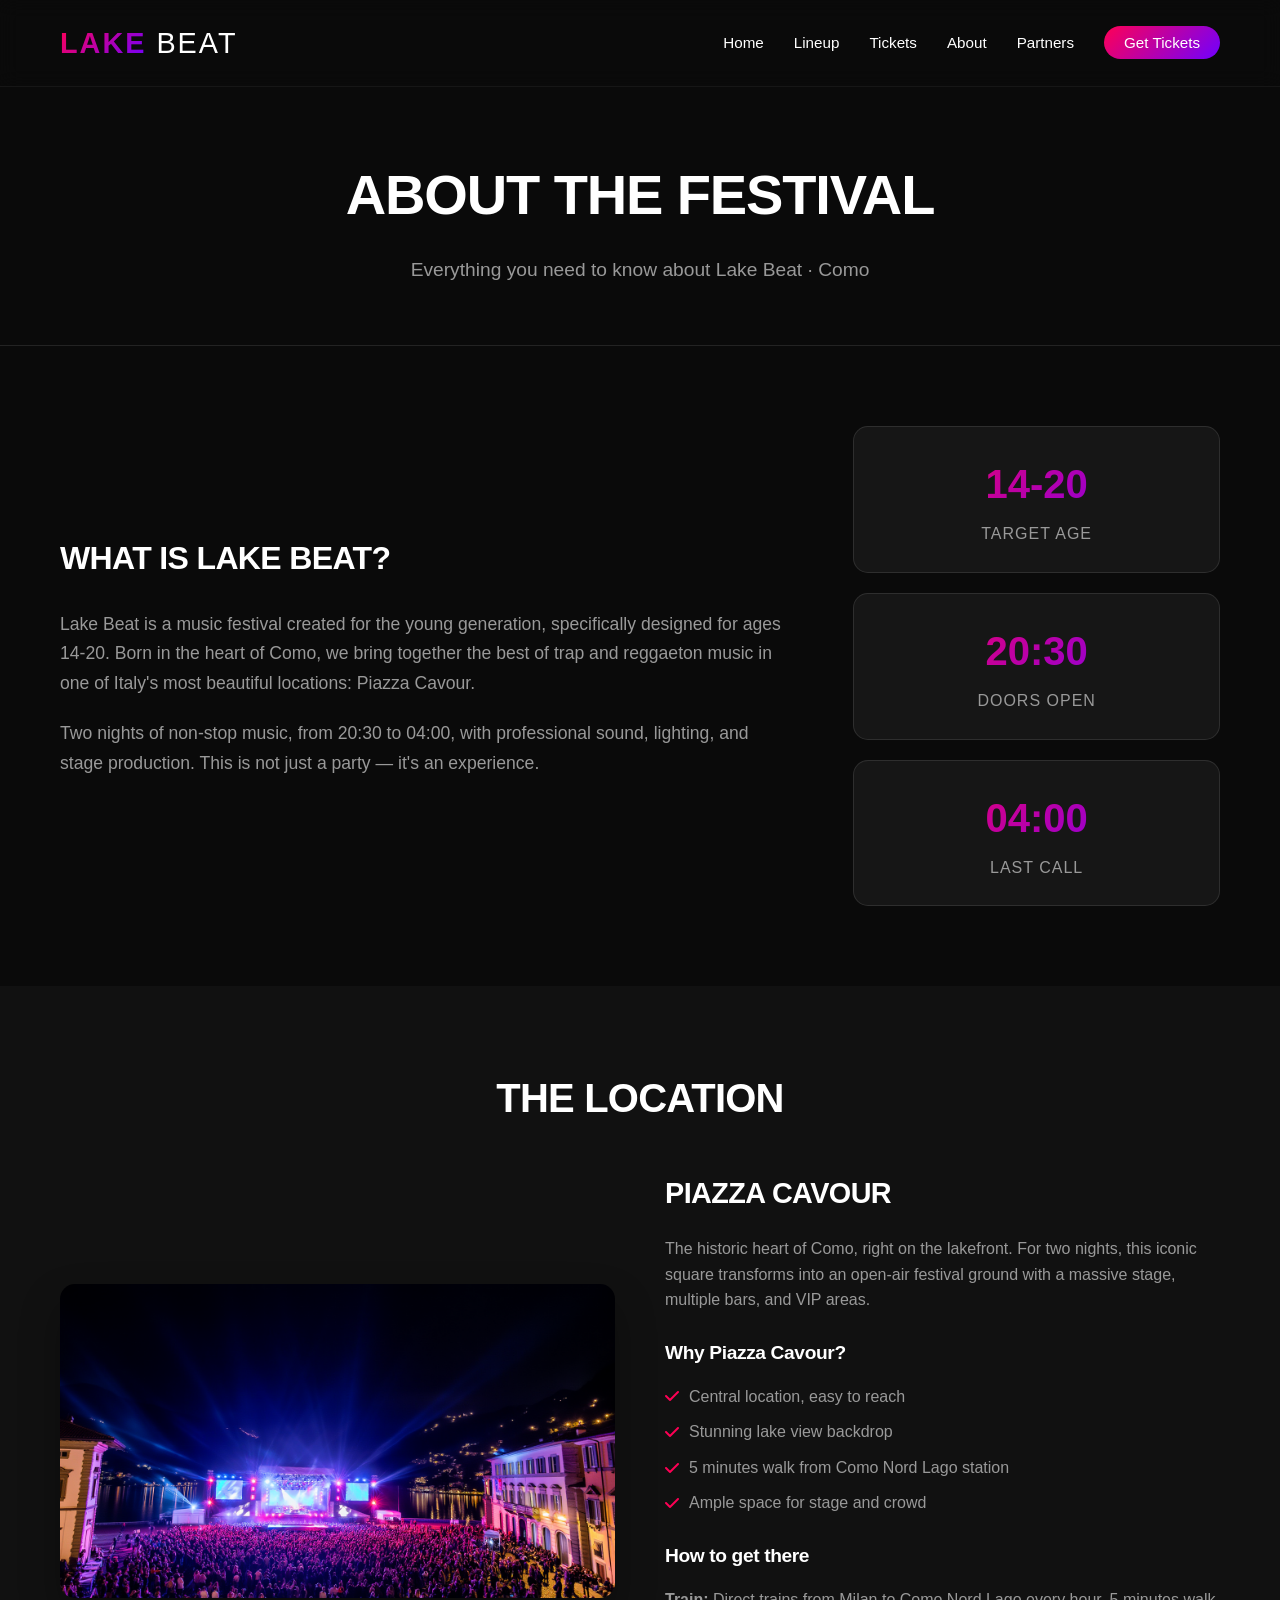
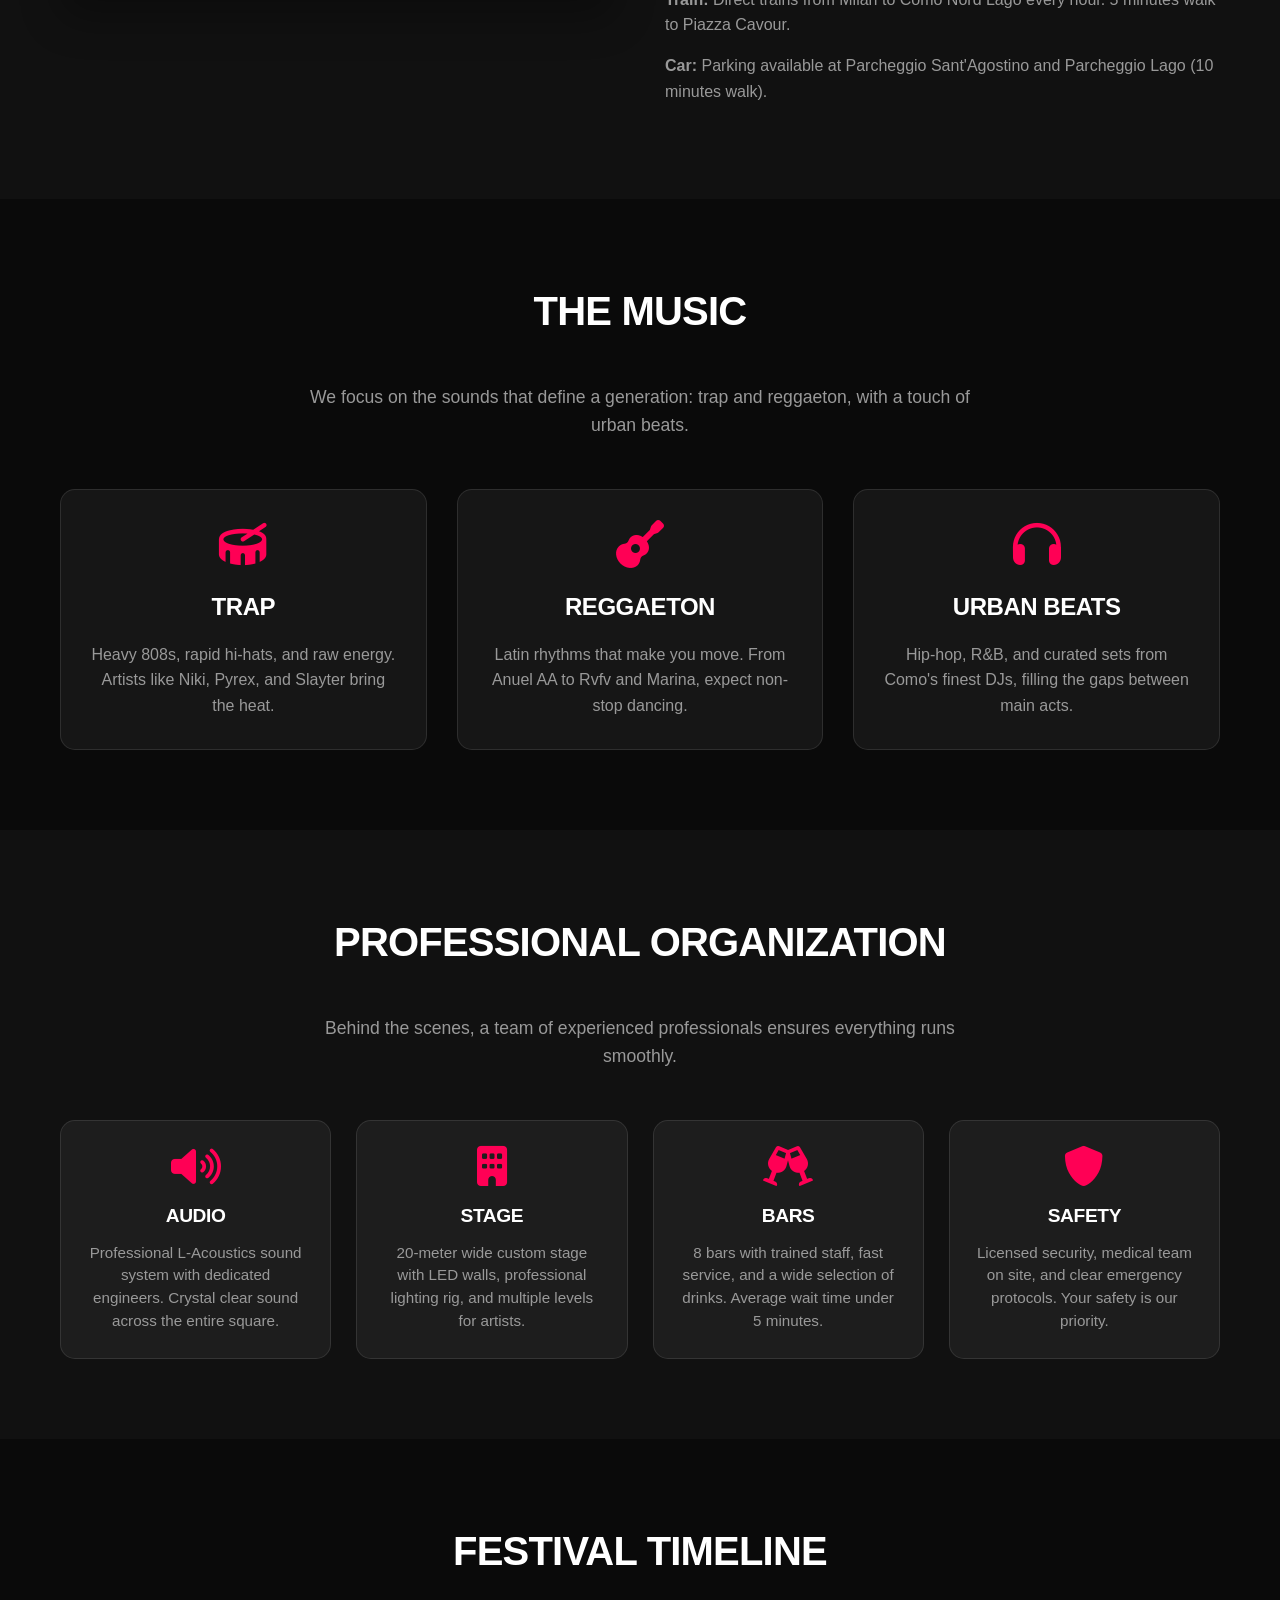
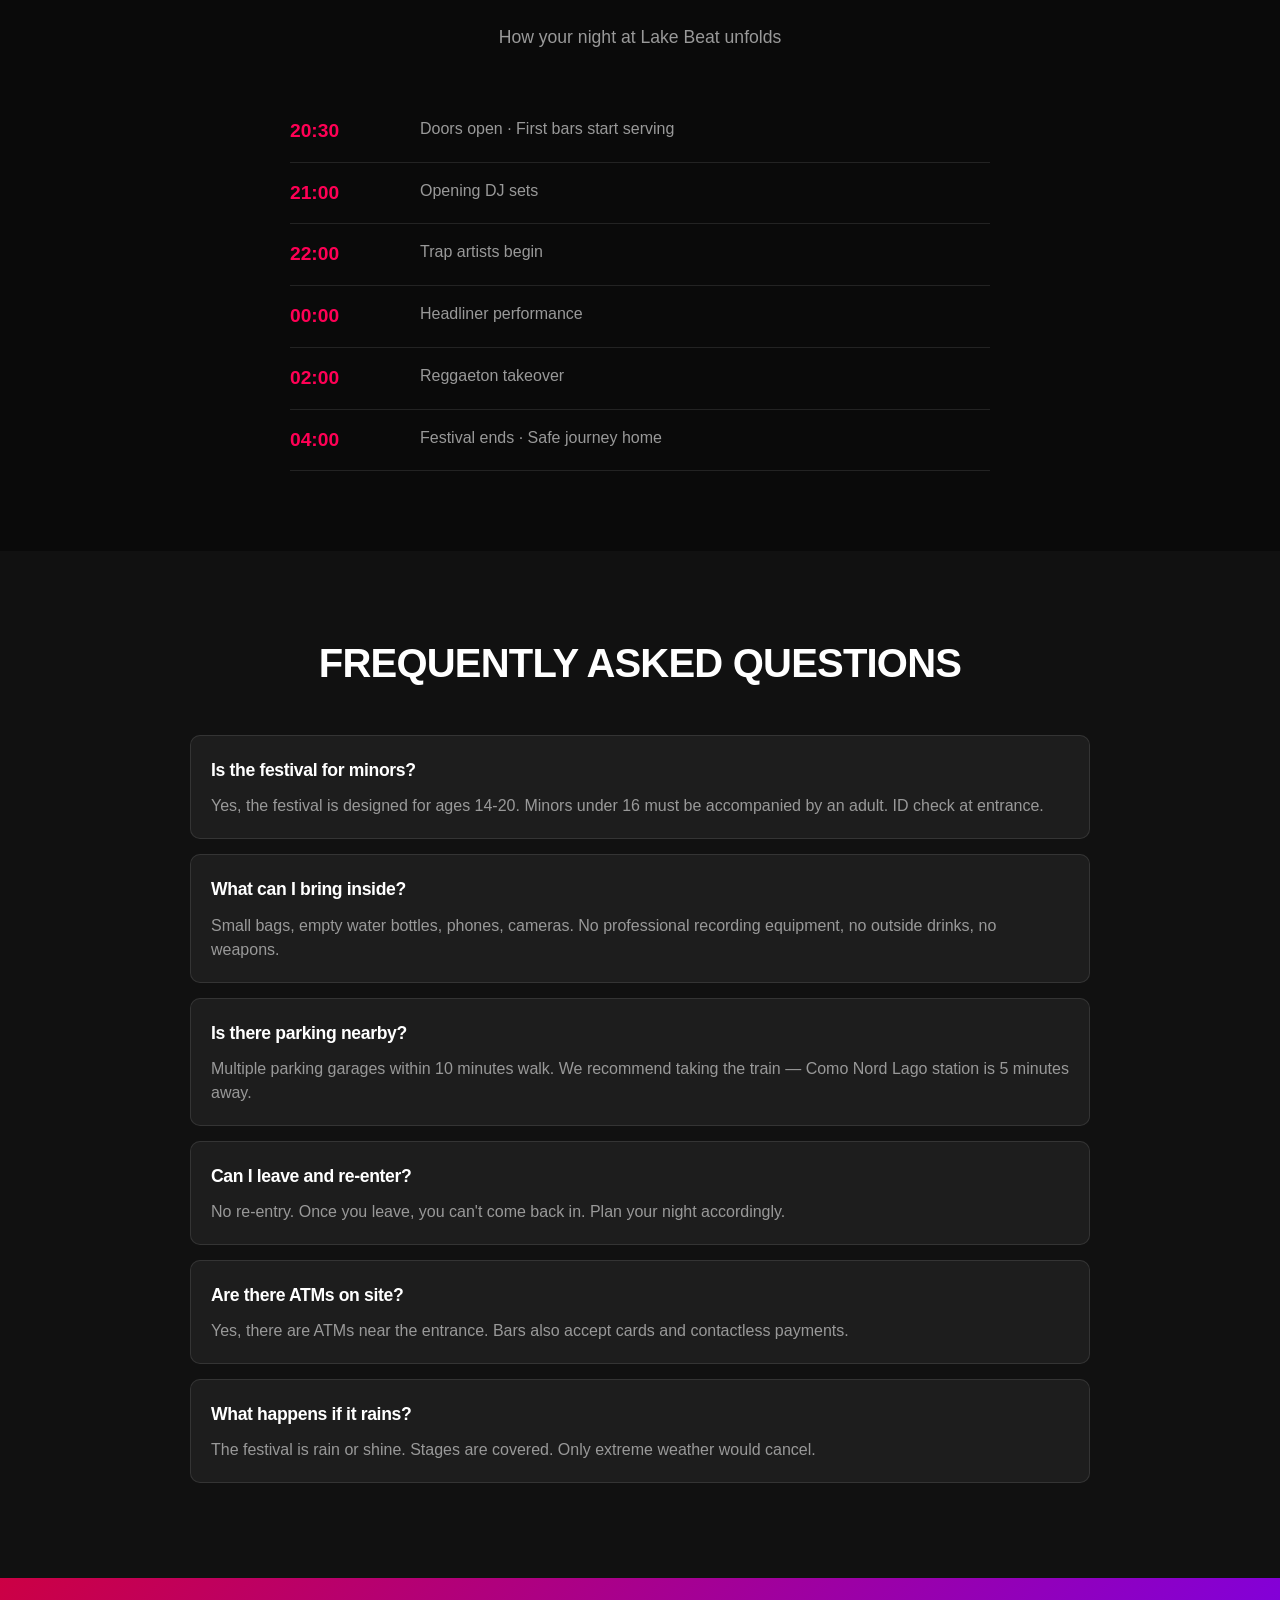
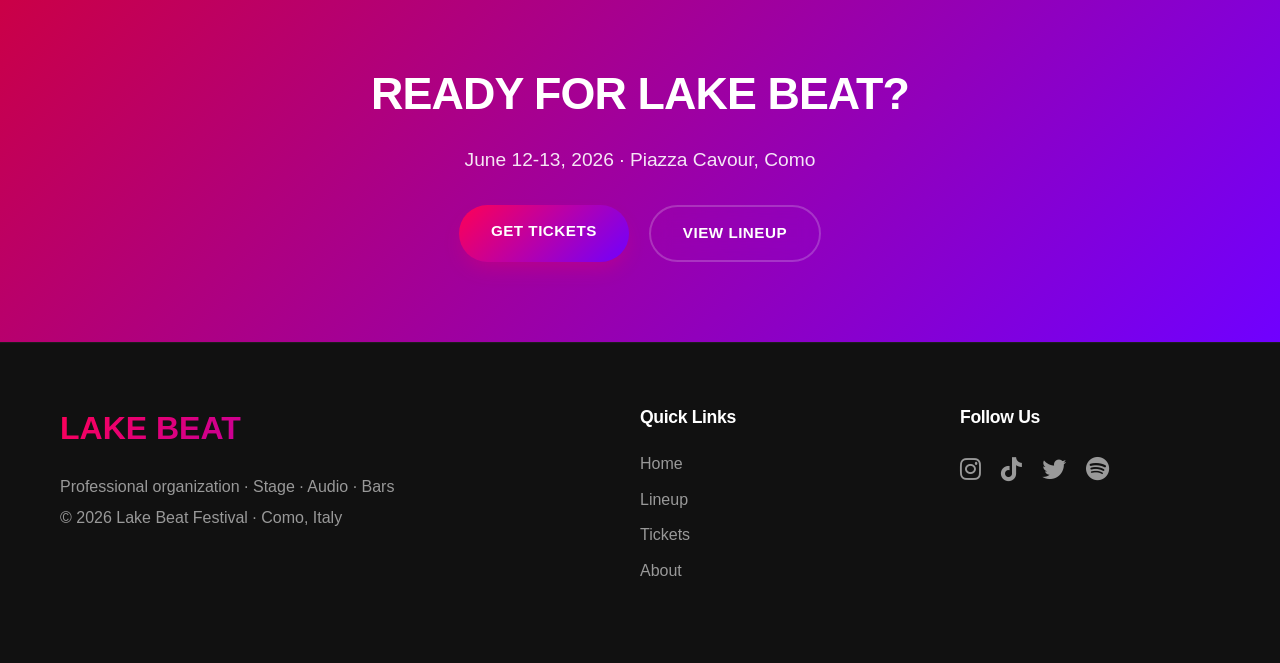
==== about.html @ 3d298aaa "1" ====
<!DOCTYPE html>
<html lang="en">
<head>
    <meta charset="UTF-8">
    <meta name="viewport" content="width=device-width, initial-scale=1.0">
    <title>Lake Beat · About the Festival</title>
    <link rel="stylesheet" href="css/style.css">
    <!-- Font Awesome per icone -->
    <link rel="stylesheet" href="https://cdnjs.cloudflare.com/ajax/libs/font-awesome/6.0.0/css/all.min.css">
</head>
<body>

    <!-- NAVBAR -->
    <nav class="navbar">
        <div class="nav-container">
            <div class="logo">
                <span class="logo-bold">LAKE</span> BEAT
            </div>
            <div class="menu-toggle" id="menuToggle">
                <i class="fas fa-bars"></i>
            </div>
            <ul class="nav-links" id="navLinks">
                <li><a href="index.html">Home</a></li>
                <li><a href="index.html#lineup">Lineup</a></li>
                <li><a href="index.html#tickets">Tickets</a></li>
                <li><a href="about.html" class="active">About</a></li>
                <li><a href="index.html#sponsors">Partners</a></li>
                <li><a href="index.html#tickets" class="nav-cta">Get Tickets</a></li>
            </ul>
        </div>
    </nav>

    <!-- PAGE HEADER - SEMPLICE -->
    <section class="about-header">
        <div class="container">
            <h1>ABOUT THE FESTIVAL</h1>
            <p>Everything you need to know about Lake Beat · Como</p>
        </div>
    </section>

    <!-- INTRO SECTION -->
    <section class="about-section">
        <div class="container">
            <div class="about-grid">
                <div class="about-text">
                    <h2>WHAT IS LAKE BEAT?</h2>
                    <p>Lake Beat is a music festival created for the young generation, specifically designed for ages 14-20. Born in the heart of Como, we bring together the best of trap and reggaeton music in one of Italy's most beautiful locations: Piazza Cavour.</p>
                    <p>Two nights of non-stop music, from 20:30 to 04:00, with professional sound, lighting, and stage production. This is not just a party — it's an experience.</p>
                </div>
                <div class="about-stats">
                    <div class="stat-box">
                        <span class="stat-number">14-20</span>
                        <span class="stat-label">Target age</span>
                    </div>
                    <div class="stat-box">
                        <span class="stat-number">20:30</span>
                        <span class="stat-label">Doors open</span>
                    </div>
                    <div class="stat-box">
                        <span class="stat-number">04:00</span>
                        <span class="stat-label">Last call</span>
                    </div>
                </div>
            </div>
        </div>
    </section>

    <!-- LOCATION SECTION -->
    <section class="about-section alt-bg">
        <div class="container">
            <h2 class="section-title-center">THE LOCATION</h2>
            <div class="location-showcase">
                <div class="location-image">
                    <img src="images/hero/hero-piazza.jpg" alt="Piazza Cavour, Como">
                </div>
                <div class="location-info">
                    <h3>PIAZZA CAVOUR</h3>
                    <p>The historic heart of Como, right on the lakefront. For two nights, this iconic square transforms into an open-air festival ground with a massive stage, multiple bars, and VIP areas.</p>
                    
                    <h4>Why Piazza Cavour?</h4>
                    <ul>
                        <li><i class="fas fa-check"></i> Central location, easy to reach</li>
                        <li><i class="fas fa-check"></i> Stunning lake view backdrop</li>
                        <li><i class="fas fa-check"></i> 5 minutes walk from Como Nord Lago station</li>
                        <li><i class="fas fa-check"></i> Ample space for stage and crowd</li>
                    </ul>
                    
                    <h4>How to get there</h4>
                    <p><strong>Train:</strong> Direct trains from Milan to Como Nord Lago every hour. 5 minutes walk to Piazza Cavour.</p>
                    <p><strong>Car:</strong> Parking available at Parcheggio Sant'Agostino and Parcheggio Lago (10 minutes walk).</p>
                </div>
            </div>
        </div>
    </section>

    <!-- MUSIC SECTION -->
    <section class="about-section">
        <div class="container">
            <h2 class="section-title-center">THE MUSIC</h2>
            <p class="section-intro">We focus on the sounds that define a generation: trap and reggaeton, with a touch of urban beats.</p>
            
            <div class="music-grid-simple">
                <div class="music-card-simple">
                    <i class="fas fa-drum"></i>
                    <h3>TRAP</h3>
                    <p>Heavy 808s, rapid hi-hats, and raw energy. Artists like Niki, Pyrex, and Slayter bring the heat.</p>
                </div>
                
                <div class="music-card-simple">
                    <i class="fas fa-guitar"></i>
                    <h3>REGGAETON</h3>
                    <p>Latin rhythms that make you move. From Anuel AA to Rvfv and Marina, expect non-stop dancing.</p>
                </div>
                
                <div class="music-card-simple">
                    <i class="fas fa-headphones"></i>
                    <h3>URBAN BEATS</h3>
                    <p>Hip-hop, R&B, and curated sets from Como's finest DJs, filling the gaps between main acts.</p>
                </div>
            </div>
        </div>
    </section>

    <!-- ORGANIZATION SECTION -->
    <section class="about-section alt-bg">
        <div class="container">
            <h2 class="section-title-center">PROFESSIONAL ORGANIZATION</h2>
            <p class="section-intro">Behind the scenes, a team of experienced professionals ensures everything runs smoothly.</p>
            
            <div class="org-grid-simple">
                <div class="org-item-simple">
                    <div class="org-icon">
                        <i class="fas fa-volume-up"></i>
                    </div>
                    <h4>AUDIO</h4>
                    <p>Professional L-Acoustics sound system with dedicated engineers. Crystal clear sound across the entire square.</p>
                </div>
                
                <div class="org-item-simple">
                    <div class="org-icon">
                        <i class="fas fa-building"></i>
                    </div>
                    <h4>STAGE</h4>
                    <p>20-meter wide custom stage with LED walls, professional lighting rig, and multiple levels for artists.</p>
                </div>
                
                <div class="org-item-simple">
                    <div class="org-icon">
                        <i class="fas fa-glass-cheers"></i>
                    </div>
                    <h4>BARS</h4>
                    <p>8 bars with trained staff, fast service, and a wide selection of drinks. Average wait time under 5 minutes.</p>
                </div>
                
                <div class="org-item-simple">
                    <div class="org-icon">
                        <i class="fas fa-shield-alt"></i>
                    </div>
                    <h4>SAFETY</h4>
                    <p>Licensed security, medical team on site, and clear emergency protocols. Your safety is our priority.</p>
                </div>
            </div>
        </div>
    </section>

    <!-- TIMELINE SECTION -->
    <section class="about-section">
        <div class="container">
            <h2 class="section-title-center">FESTIVAL TIMELINE</h2>
            <p class="section-intro">How your night at Lake Beat unfolds</p>
            
            <div class="timeline-simple">
                <div class="timeline-row">
                    <div class="timeline-time">20:30</div>
                    <div class="timeline-desc">Doors open · First bars start serving</div>
                </div>
                <div class="timeline-row">
                    <div class="timeline-time">21:00</div>
                    <div class="timeline-desc">Opening DJ sets</div>
                </div>
                <div class="timeline-row">
                    <div class="timeline-time">22:00</div>
                    <div class="timeline-desc">Trap artists begin</div>
                </div>
                <div class="timeline-row">
                    <div class="timeline-time">00:00</div>
                    <div class="timeline-desc">Headliner performance</div>
                </div>
                <div class="timeline-row">
                    <div class="timeline-time">02:00</div>
                    <div class="timeline-desc">Reggaeton takeover</div>
                </div>
                <div class="timeline-row">
                    <div class="timeline-time">04:00</div>
                    <div class="timeline-desc">Festival ends · Safe journey home</div>
                </div>
            </div>
        </div>
    </section>

    <!-- FAQ SECTION -->
    <section class="about-section alt-bg">
        <div class="container">
            <h2 class="section-title-center">FREQUENTLY ASKED QUESTIONS</h2>
            
            <div class="faq-simple">
                <div class="faq-item-simple">
                    <h4>Is the festival for minors?</h4>
                    <p>Yes, the festival is designed for ages 14-20. Minors under 16 must be accompanied by an adult. ID check at entrance.</p>
                </div>
                
                <div class="faq-item-simple">
                    <h4>What can I bring inside?</h4>
                    <p>Small bags, empty water bottles, phones, cameras. No professional recording equipment, no outside drinks, no weapons.</p>
                </div>
                
                <div class="faq-item-simple">
                    <h4>Is there parking nearby?</h4>
                    <p>Multiple parking garages within 10 minutes walk. We recommend taking the train — Como Nord Lago station is 5 minutes away.</p>
                </div>
                
                <div class="faq-item-simple">
                    <h4>Can I leave and re-enter?</h4>
                    <p>No re-entry. Once you leave, you can't come back in. Plan your night accordingly.</p>
                </div>
                
                <div class="faq-item-simple">
                    <h4>Are there ATMs on site?</h4>
                    <p>Yes, there are ATMs near the entrance. Bars also accept cards and contactless payments.</p>
                </div>
                
                <div class="faq-item-simple">
                    <h4>What happens if it rains?</h4>
                    <p>The festival is rain or shine. Stages are covered. Only extreme weather would cancel.</p>
                </div>
            </div>
        </div>
    </section>

    <!-- FINAL CTA -->
    <section class="about-cta-simple">
        <div class="container">
            <h2>READY FOR LAKE BEAT?</h2>
            <p>June 12-13, 2026 · Piazza Cavour, Como</p>
            <div class="cta-buttons">
                <a href="index.html#tickets" class="btn btn-primary">GET TICKETS</a>
                <a href="index.html#lineup" class="btn btn-outline">VIEW LINEUP</a>
            </div>
        </div>
    </section>

    <!-- FOOTER -->
    <footer class="footer">
        <div class="container">
            <div class="footer-grid">
                <div class="footer-info">
                    <div class="footer-logo">LAKE BEAT</div>
                    <p>Professional organization · Stage · Audio · Bars</p>
                    <p>© 2026 Lake Beat Festival · Como, Italy</p>
                </div>
                <div class="footer-links">
                    <h4>Quick Links</h4>
                    <ul>
                        <li><a href="index.html">Home</a></li>
                        <li><a href="index.html#lineup">Lineup</a></li>
                        <li><a href="index.html#tickets">Tickets</a></li>
                        <li><a href="about.html">About</a></li>
                    </ul>
                </div>
                <div class="footer-social">
                    <h4>Follow Us</h4>
                    <div class="social-icons">
                        <a href="#"><i class="fab fa-instagram"></i></a>
                        <a href="#"><i class="fab fa-tiktok"></i></a>
                        <a href="#"><i class="fab fa-twitter"></i></a>
                        <a href="#"><i class="fab fa-spotify"></i></a>
                    </div>
                </div>
            </div>
        </div>
    </footer>

    <script src="js/script.js"></script>
</body>
</html>
---- css/style.css ----
/* VARIABILI E RESET */
:root {
    --primary: #ff0055;
    --primary-dark: #cc0044;
    --secondary: #7000ff;
    --bg-dark: #0a0a0a;
    --bg-card: #111111;
    --bg-card-light: #1a1a1a;
    --text-light: #ffffff;
    --text-gray: #999999;
    --gradient: linear-gradient(135deg, var(--primary), var(--secondary));
    --gradient-hover: linear-gradient(135deg, var(--secondary), var(--primary));
    --glass-bg: rgba(255, 255, 255, 0.05);
    --glass-border: rgba(255, 255, 255, 0.1);
}

* {
    margin: 0;
    padding: 0;
    box-sizing: border-box;
}

html {
    scroll-behavior: smooth;
}

body {
    font-family: 'Inter', -apple-system, BlinkMacSystemFont, 'Segoe UI', Roboto, sans-serif;
    background: var(--bg-dark);
    color: var(--text-light);
    line-height: 1.6;
    overflow-x: hidden;
}

.container {
    max-width: 1200px;
    margin: 0 auto;
    padding: 0 20px;
}

/* TIPOGRAFIA MODERNA */
h1, h2, h3, h4 {
    font-weight: 800;
    letter-spacing: -0.02em;
}

.section-header {
    text-align: center;
    margin-bottom: 60px;
}

.section-subtitle {
    display: inline-block;
    font-size: 0.9rem;
    text-transform: uppercase;
    letter-spacing: 3px;
    color: var(--primary);
    margin-bottom: 10px;
}

.section-title {
    font-size: 3.5rem;
    line-height: 1.1;
    margin-bottom: 20px;
}

.section-title.light {
    color: var(--text-light);
}

.gradient-text {
    background: var(--gradient);
    -webkit-background-clip: text;
    -webkit-text-fill-color: transparent;
    background-clip: text;
}

/* BUTTONS MODERNI */
.btn {
    display: inline-block;
    padding: 14px 32px;
    border-radius: 50px;
    text-decoration: none;
    font-weight: 600;
    font-size: 0.95rem;
    letter-spacing: 0.5px;
    transition: all 0.3s ease;
    cursor: pointer;
    border: none;
}

.btn-primary {
    background: var(--gradient);
    color: white;
    box-shadow: 0 10px 20px -5px rgba(255, 0, 85, 0.3);
}

.btn-primary:hover {
    transform: translateY(-2px);
    box-shadow: 0 15px 30px -5px rgba(255, 0, 85, 0.5);
}

.btn-outline {
    background: transparent;
    color: white;
    border: 2px solid rgba(255, 255, 255, 0.2);
    backdrop-filter: blur(10px);
}

.btn-outline:hover {
    border-color: var(--primary);
    background: rgba(255, 0, 85, 0.1);
    transform: translateY(-2px);
}

.btn-outline-light {
    background: transparent;
    color: white;
    border: 2px solid rgba(255, 255, 255, 0.5);
}

.btn-outline-light:hover {
    background: white;
    color: black;
}

.btn-large {
    padding: 16px 48px;
    font-size: 1.1rem;
}

/* NAVBAR MODERNA */
.navbar {
    position: fixed;
    top: 0;
    width: 100%;
    z-index: 1000;
    padding: 20px 0;
    transition: all 0.3s ease;
    background: rgba(10, 10, 10, 0.8);
    backdrop-filter: blur(10px);
    border-bottom: 1px solid rgba(255, 255, 255, 0.05);
}

.navbar.scrolled {
    padding: 15px 0;
    background: rgba(10, 10, 10, 0.95);
}

.nav-container {
    max-width: 1200px;
    margin: 0 auto;
    padding: 0 20px;
    display: flex;
    justify-content: space-between;
    align-items: center;
}

.logo {
    font-size: 1.8rem;
    font-weight: 300;
    letter-spacing: 2px;
}

.logo-bold {
    font-weight: 800;
    background: var(--gradient);
    -webkit-background-clip: text;
    -webkit-text-fill-color: transparent;
}

.nav-links {
    display: flex;
    gap: 30px;
    list-style: none;
    align-items: center;
}

.nav-links a {
    color: white;
    text-decoration: none;
    font-weight: 500;
    font-size: 0.95rem;
    transition: all 0.3s;
    position: relative;
}

.nav-links a:not(.nav-cta):after {
    content: '';
    position: absolute;
    bottom: -5px;
    left: 0;
    width: 0;
    height: 2px;
    background: var(--gradient);
    transition: width 0.3s;
}

.nav-links a:not(.nav-cta):hover:after {
    width: 100%;
}

.nav-links a.active {
    color: var(--primary);
}

.nav-cta {
    background: var(--gradient);
    padding: 8px 20px;
    border-radius: 30px;
    font-weight: 600;
}

.nav-cta:hover {
    transform: translateY(-2px);
    box-shadow: 0 10px 20px -5px rgba(255, 0, 85, 0.3);
}

.menu-toggle {
    display: none;
    font-size: 1.5rem;
    cursor: pointer;
    color: white;
}

/* HERO SECTION MODERNO */
.hero {
    position: relative;
    height: 100vh;
    min-height: 800px;
    display: flex;
    align-items: center;
    justify-content: center;
    overflow: hidden;
}

.hero-overlay {
    position: absolute;
    top: 0;
    left: 0;
    width: 100%;
    height: 100%;
    background: radial-gradient(circle at center, transparent 0%, rgba(0,0,0,0.8) 100%);
    z-index: 1;
}

.hero-video-bg {
    position: absolute;
    top: 0;
    left: 0;
    width: 100%;
    height: 100%;
    z-index: 0;
}

.hero-image-layer {
    width: 100%;
    height: 100%;
    background: url('../images/hero/hero-piazza.jpg') center/cover no-repeat;
    animation: zoomInOut 20s infinite alternate;
}

@keyframes zoomInOut {
    0% { transform: scale(1); }
    100% { transform: scale(1.1); }
}

.hero-content {
    position: relative;
    z-index: 2;
    text-align: center;
    max-width: 1000px;
    padding: 0 20px;
}

.hero-tagline {
    display: inline-block;
    font-size: 1rem;
    text-transform: uppercase;
    letter-spacing: 4px;
    color: var(--primary);
    margin-bottom: 20px;
    animation: fadeInUp 1s ease;
}

.hero-title {
    font-size: 8rem;
    line-height: 0.9;
    margin-bottom: 20px;
    animation: fadeInUp 1s ease 0.2s both;
}

.title-line {
    display: block;
}

.hero-subtitle {
    font-size: 1.5rem;
    color: rgba(255,255,255,0.8);
    margin-bottom: 40px;
    animation: fadeInUp 1s ease 0.4s both;
}

.hero-cta {
    display: flex;
    gap: 20px;
    justify-content: center;
    margin-bottom: 60px;
    animation: fadeInUp 1s ease 0.6s both;
}

.hero-stats {
    display: flex;
    justify-content: center;
    gap: 60px;
    animation: fadeInUp 1s ease 0.8s both;
}



.stat-item {
    display: flex;
    flex-direction: column;
}

.stat-number {
    font-size: 2rem;
    font-weight: 800;
    background: var(--gradient);
    -webkit-background-clip: text;
    -webkit-text-fill-color: transparent;
}

.stat-label {
    font-size: 0.9rem;
    color: var(--text-gray);
    text-transform: uppercase;
    letter-spacing: 1px;
}

.hero-scroll {
    position: absolute;
    bottom: 30px;
    left: 50%;
    transform: translateX(-50%);
    z-index: 2;
    display: flex;
    flex-direction: column;
    align-items: center;
    gap: 10px;
    color: white;
    font-size: 0.9rem;
    opacity: 0.7;
    transition: opacity 0.3s;
    animation: bounce 2s infinite;
}

.hero-scroll:hover {
    opacity: 1;
}

@keyframes fadeInUp {
    from {
        opacity: 0;
        transform: translateY(30px);
    }
    to {
        opacity: 1;
        transform: translateY(0);
    }
}

@keyframes bounce {
    0%, 20%, 50%, 80%, 100% { transform: translateX(-50%) translateY(0); }
    40% { transform: translateX(-50%) translateY(-10px); }
    60% { transform: translateX(-50%) translateY(-5px); }
}

/* LOCATION SECTION MODERNA */
.location {
    padding: 100px 0;
    background: var(--bg-dark);
}

.location-grid {
    display: grid;
    grid-template-columns: 1fr 1.2fr;
    gap: 60px;
    align-items: center;
}

.location-description {
    font-size: 1.3rem;
    margin-bottom: 40px;
    color: rgba(255,255,255,0.9);
}

.location-features {
    display: grid;
    grid-template-columns: repeat(2, 1fr);
    gap: 20px;
}

.feature {
    display: flex;
    align-items: center;
    gap: 15px;
    padding: 15px;
    background: var(--glass-bg);
    border: 1px solid var(--glass-border);
    border-radius: 15px;
    backdrop-filter: blur(10px);
}

.feature i {
    font-size: 1.5rem;
    color: var(--primary);
}

.location-gallery {
    position: relative;
}

.gallery-main {
    border-radius: 20px;
    overflow: hidden;
    box-shadow: 0 30px 60px rgba(0,0,0,0.5);
}

.gallery-img {
    width: 100%;
    height: auto;
    display: block;
    transition: transform 0.5s;
}

.gallery-img:hover {
    transform: scale(1.05);
}

.gallery-thumbs {
    display: flex;
    gap: 10px;
    margin-top: 20px;
}

.thumb {
    width: 60px;
    height: 60px;
    background: var(--glass-bg);
    border: 1px solid var(--glass-border);
    border-radius: 10px;
    cursor: pointer;
    transition: all 0.3s;
}

.thumb.active {
    border-color: var(--primary);
    transform: scale(1.1);
}

/* VIBE SECTION MODERNA */
.vibe {
    padding: 80px 0;
    background: linear-gradient(135deg, var(--bg-card) 0%, var(--bg-dark) 100%);
}

.vibe-cards {
    display: grid;
    grid-template-columns: repeat(3, 1fr);
    gap: 30px;
}

.vibe-card {
    text-align: center;
    padding: 40px 30px;
    background: var(--glass-bg);
    border: 1px solid var(--glass-border);
    border-radius: 30px;
    backdrop-filter: blur(10px);
    transition: all 0.3s;
}

.vibe-card:hover {
    transform: translateY(-10px);
    border-color: var(--primary);
    box-shadow: 0 20px 40px rgba(255,0,85,0.2);
}

.vibe-card.featured {
    background: var(--gradient);
    border: none;
}

.vibe-card.featured .card-icon i,
.vibe-card.featured .vibe-number {
    color: white;
    -webkit-text-fill-color: white;
}

.card-icon {
    margin-bottom: 20px;
}

.card-icon i {
    font-size: 3rem;
    background: var(--gradient);
    -webkit-background-clip: text;
    -webkit-text-fill-color: transparent;
}

.vibe-card h3 {
    font-size: 1.2rem;
    margin-bottom: 15px;
    color: var(--text-gray);
}

.vibe-number {
    font-size: 2.5rem;
    font-weight: 800;
    color: #ffffff;
    background: var(--gradient);
    -webkit-background-clip: text;
    -webkit-text-fill-color: transparent;
    margin-bottom: 10px;
}

.vibe-label {
    color: var(--text-gray);
}

/* LINEUP SECTION MODERNA */
.lineup {
    padding: 100px 0;
    background: var(--bg-card);
    position: relative;
    overflow: hidden;
}

.lineup:before {
    content: '';
    position: absolute;
    top: 0;
    left: 0;
    width: 100%;
    height: 100%;
    background: radial-gradient(circle at 20% 50%, rgba(255,0,85,0.1) 0%, transparent 50%);
    pointer-events: none;
}

.lineup-grid {
    display: grid;
    grid-template-columns: repeat(3, 1fr);
    gap: 25px;
    margin-bottom: 50px;
}

.artist-card {
    background: var(--bg-card-light);
    border-radius: 20px;
    overflow: hidden;
    transition: all 0.3s;
    position: relative;
}

.artist-card:hover {
    transform: translateY(-10px);
    box-shadow: 0 20px 40px rgba(0,0,0,0.5);
}

.artist-card.headliner {
    grid-column: span 3;
    display: grid;
    grid-template-columns: 1fr 1fr;
    background: linear-gradient(135deg, var(--bg-card-light), #000);
}

.artist-image {
    position: relative;
    overflow: hidden;
    aspect-ratio: 1/1;
}

.artist-card.headliner .artist-image {
    aspect-ratio: 16/9;
}

.artist-image img {
    width: 100%;
    height: 100%;
    object-fit: cover;
    transition: transform 0.5s;
}

.artist-card:hover .artist-image img {
    transform: scale(1.1);
}

.artist-overlay {
    position: absolute;
    top: 20px;
    left: 20px;
    background: var(--gradient);
    padding: 5px 15px;
    border-radius: 30px;
    font-size: 0.8rem;
    font-weight: 600;
    text-transform: uppercase;
}

.artist-info {
    padding: 20px;
}

.artist-info h3 {
    font-size: 1.8rem;
    margin-bottom: 5px;
}

.artist-card.headliner .artist-info h3 {
    font-size: 3rem;
}

.artist-genre {
    color: var(--primary);
    font-size: 0.9rem;
    font-weight: 600;
    text-transform: uppercase;
    letter-spacing: 1px;
}

.lineup-cta {
    text-align: center;
}

.lineup-cta p {
    font-size: 1.2rem;
    color: var(--text-gray);
    margin-bottom: 20px;
}

/* TICKETS SECTION MODERNA */
.tickets {
    padding: 100px 0;
    background: linear-gradient(135deg, var(--bg-dark) 0%, var(--bg-card) 100%);
}

.ticket-grid {
    display: grid;
    grid-template-columns: repeat(3, 1fr);
    gap: 30px;
    margin-top: 50px;
}

.ticket-card {
    background: var(--glass-bg);
    border: 1px solid var(--glass-border);
    border-radius: 30px;
    padding: 40px 30px;
    text-align: center;
    backdrop-filter: blur(10px);
    transition: all 0.3s;
    position: relative;
}

.ticket-card:hover {
    transform: translateY(-10px);
    border-color: var(--primary);
}

.ticket-card.featured {
    background: var(--gradient);
    border: none;
    transform: scale(1.05);
    z-index: 1;
}

.ticket-card.featured:hover {
    transform: scale(1.05) translateY(-10px);
}

.ticket-badge {
    position: absolute;
    top: -12px;
    left: 50%;
    transform: translateX(-50%);
    background: var(--primary);
    padding: 5px 20px;
    border-radius: 30px;
    font-size: 0.8rem;
    font-weight: 600;
    text-transform: uppercase;
}

.ticket-price {
    margin: 30px 0;
}

.currency {
    font-size: 1.5rem;
    vertical-align: top;
    position: relative;
    top: 5px;
}

.amount {
    font-size: 4rem;
    font-weight: 800;
    line-height: 1;
}

.ticket-features {
    list-style: none;
    margin: 30px 0;
    text-align: left;
}

.ticket-features li {
    margin-bottom: 15px;
    display: flex;
    align-items: center;
    gap: 10px;
}

.ticket-features i {
    color: var(--primary);
    font-size: 1.1rem;
}

.ticket-card.featured .ticket-features i {
    color: white;
}

/* COUNTDOWN SECTION MODERNA */
.countdown {
    padding: 80px 0;
    background: linear-gradient(135deg, var(--primary-dark), var(--secondary));
    position: relative;
    overflow: hidden;
}

.countdown:before {
    content: '';
    position: absolute;
    top: 0;
    left: 0;
    width: 100%;
    height: 100%;
    background: url('data:image/svg+xml,<svg width="60" height="60" viewBox="0 0 60 60" xmlns="http://www.w3.org/2000/svg"><circle cx="30" cy="30" r="2" fill="white" opacity="0.1"/></svg>');
    pointer-events: none;
}

.countdown-content {
    text-align: center;
    position: relative;
    z-index: 1;
}

.countdown-label {
    display: inline-block;
    font-size: 1rem;
    text-transform: uppercase;
    letter-spacing: 3px;
    color: rgba(255,255,255,0.8);
    margin-bottom: 20px;
}

.countdown-title {
    font-size: 3rem;
    margin-bottom: 40px;
}

.timer {
    display: flex;
    justify-content: center;
    gap: 30px;
    margin-bottom: 50px;
}

.timer-box {
    background: rgba(255,255,255,0.1);
    backdrop-filter: blur(10px);
    padding: 30px;
    border-radius: 20px;
    min-width: 120px;
    border: 1px solid rgba(255,255,255,0.2);
}

.timer-box span:first-child {
    display: block;
    font-size: 3rem;
    font-weight: 800;
    margin-bottom: 5px;
}

.timer-box span:last-child {
    font-size: 0.9rem;
    text-transform: uppercase;
    letter-spacing: 1px;
    opacity: 0.8;
}

/* ===== SPONSOR SECTION - VERSIONE PULITA ===== */
.sponsors-clean {
    padding: 100px 0;
    background: var(--bg-dark);
}

/* Titoli delle categorie */
.sponsor-row h3,
.main-sponsor-clean h3 {
    text-align: center;
    font-size: 1.3rem;
    font-weight: 500;
    letter-spacing: 2px;
    color: var(--text-gray);
    margin-bottom: 30px;
    text-transform: uppercase;
}

/* Main Sponsor */
.main-sponsor-clean {
    margin-bottom: 60px;
}

.main-logo {
    display: flex;
    justify-content: center;
    align-items: center;
}

.main-logo img {
    height: 80px;
    width: auto;
    opacity: 0.9;
    transition: opacity 0.3s;
}

.main-logo img:hover {
    opacity: 1;
}

/* Griglie sponsor */
.sponsor-grid-clean {
    display: flex;
    flex-wrap: wrap;
    justify-content: center;
    align-items: center;
    gap: 50px;
    margin: 0 auto 60px;
    max-width: 1000px;
}

.sponsor-grid-clean.small {
    gap: 40px;
}

.sponsor-grid-clean.media {
    gap: 60px;
}

.sponsor-grid-clean img {
    height: 50px;
    width: auto;
    opacity: 0.7;
    transition: all 0.3s ease;
    filter: grayscale(80%);
}

.sponsor-grid-clean.small img {
    height: 40px;
}

.sponsor-grid-clean.media img {
    height: 45px;
}

.sponsor-grid-clean img:hover {
    opacity: 1;
    filter: grayscale(0%);
    transform: scale(1.05);
}

/* Partner CTA semplice */
.partner-cta-clean {
    text-align: center;
    margin-top: 40px;
    padding: 30px;
    border-top: 1px solid rgba(255, 255, 255, 0.1);
}

.partner-cta-clean p {
    color: var(--text-gray);
    font-size: 1.1rem;
}

.partner-cta-clean a {
    color: var(--primary);
    text-decoration: none;
    font-weight: 600;
    transition: color 0.3s;
}

.partner-cta-clean a:hover {
    color: white;
    text-decoration: underline;
}

/* APP SECTION MODERNA */
.app {
    padding: 80px 0;
    background: var(--bg-card);
}

.app-content {
    display: grid;
    grid-template-columns: 1fr 1fr;
    gap: 60px;
    align-items: center;
    padding: 60px;
}

.app-subtitle {
    display: inline-block;
    font-size: 0.9rem;
    text-transform: uppercase;
    letter-spacing: 2px;
    color: var(--primary);
    margin-bottom: 10px;
}

.app-text h2 {
    font-size: 2.5rem;
    margin-bottom: 20px;
}

.app-text p {
    color: var(--text-gray);
    margin-bottom: 30px;
}

.app-features {
    list-style: none;
    margin-bottom: 30px;
}

.app-features li {
    margin-bottom: 15px;
    display: flex;
    align-items: center;
    gap: 10px;
}

.app-features i {
    color: var(--primary);
}

.app-badges {
    display: flex;
    gap: 15px;
}

.store-badge {
    display: flex;
    align-items: center;
    gap: 10px;
    padding: 10px 20px;
    background: rgba(255,255,255,0.1);
    border-radius: 40px;
    text-decoration: none;
    color: white;
    font-weight: 600;
    transition: all 0.3s;
}

.store-badge:hover {
    background: var(--gradient);
    transform: translateY(-2px);
}

.phone-mockup {
    text-align: center;
}

.phone-mockup i {
    font-size: 12rem;
    color: var(--primary);
    opacity: 0.8;
    animation: float 3s infinite ease-in-out;
}

@keyframes float {
    0%, 100% { transform: translateY(0); }
    50% { transform: translateY(-20px); }
}

/* FOOTER MODERNO */
.footer {
    padding: 60px 0 30px;
    background: var(--bg-card);
    border-top: 1px solid rgba(255,255,255,0.05);
}

.footer-grid {
    display: grid;
    grid-template-columns: 2fr 1fr 1fr;
    gap: 60px;
    margin-bottom: 40px;
}

.footer-logo {
    font-size: 2rem;
    font-weight: 800;
    background: var(--gradient);
    -webkit-background-clip: text;
    -webkit-text-fill-color: transparent;
    margin-bottom: 20px;
}

.footer-info p {
    color: var(--text-gray);
    margin-bottom: 5px;
}

.footer-links h4,
.footer-social h4 {
    font-size: 1.1rem;
    margin-bottom: 20px;
    color: white;
}

.footer-links ul {
    list-style: none;
}

.footer-links li {
    margin-bottom: 10px;
}

.footer-links a {
    color: var(--text-gray);
    text-decoration: none;
    transition: color 0.3s;
}

.footer-links a:hover {
    color: var(--primary);
}

.social-icons {
    display: flex;
    gap: 20px;
}

.social-icons a {
    color: var(--text-gray);
    font-size: 1.5rem;
    transition: all 0.3s;
}

.social-icons a:hover {
    color: var(--primary);
    transform: translateY(-3px);
}

/* RESPONSIVE DESIGN */
@media (max-width: 1024px) {
    .hero-title {
        font-size: 6rem;
    }
    
    .section-title {
        font-size: 3rem;
    }
    
    .lineup-grid {
        grid-template-columns: repeat(2, 1fr);
    }
    
    .artist-card.headliner {
        grid-column: span 2;
    }
}

@media (max-width: 768px) {
    .menu-toggle {
        display: block;
    }
    
    .nav-links {
        position: fixed;
        top: 80px;
        left: -100%;
        width: 100%;
        height: calc(100vh - 80px);
        background: rgba(10, 10, 10, 0.95);
        backdrop-filter: blur(10px);
        flex-direction: column;
        justify-content: center;
        transition: left 0.3s;
    }
    
    .nav-links.active {
        left: 0;
    }
    
    .hero-title {
        font-size: 4rem;
    }
    
    .hero-stats {
        flex-direction: column;
        gap: 20px;
    }
    
    .vibe-cards,
    .ticket-grid,
    .footer-grid,
    .app-content,
    .location-grid {
        grid-template-columns: 1fr;
    }
    
    .artist-card.headliner {
        grid-template-columns: 1fr;
    }
    
    .timer {
        flex-wrap: wrap;
    }
    
    .app-content {
        padding: 30px;
    }
    
    /* Responsive sponsor */
    .sponsor-grid-clean {
        gap: 30px;
    }
    
    .sponsor-grid-clean img {
        height: 40px;
    }
    
    .sponsor-grid-clean.small img {
        height: 30px;
    }
    
    .main-logo img {
        height: 60px;
    }
    
    .sponsor-row h3 {
        font-size: 1.1rem;
        margin-bottom: 20px;
    }
}

@media (max-width: 480px) {
    .hero-title {
        font-size: 3rem;
    }
    
    .hero-cta {
        flex-direction: column;
        gap: 15px;
    }
    
    .timer-box {
        min-width: 70px;
        padding: 15px;
    }
    
    .timer-box span:first-child {
        font-size: 2rem;
    }
    
    .sponsor-grid-clean {
        gap: 20px;
    }
    
    .sponsor-grid-clean img {
        height: 30px;
    }
    
    .sponsor-grid-clean.media {
        gap: 30px;
    }
}

/* ===== ABOUT PAGE STYLES ===== */

/* Page Header */
.page-header {
    padding: 150px 0 60px;
    background: linear-gradient(135deg, var(--bg-dark) 0%, var(--bg-card) 100%);
    text-align: center;
}

.page-header h1 {
    font-size: 4rem;
    margin-bottom: 20px;
}

.page-header p {
    font-size: 1.2rem;
    color: var(--text-gray);
}

/* About Hero */
.about-hero {
    padding: 60px 0;
    background: var(--bg-card);
}

.about-hero-grid {
    display: grid;
    grid-template-columns: 1fr 1fr;
    gap: 60px;
    align-items: center;
}

.about-hero-content .hero-tagline {
    display: inline-block;
    font-size: 1rem;
    text-transform: uppercase;
    letter-spacing: 3px;
    color: var(--primary);
    margin-bottom: 15px;
}

.about-hero-content h2 {
    font-size: 2.8rem;
    margin-bottom: 20px;
    line-height: 1.2;
}

.about-hero-content p {
    font-size: 1.2rem;
    color: var(--text-gray);
}

.about-hero-stats {
    display: flex;
    gap: 30px;
    justify-content: center;
}

.stat-bubble {
    background: var(--glass-bg);
    border: 2px solid var(--primary);
    border-radius: 50%;
    width: 150px;
    height: 150px;
    display: flex;
    flex-direction: column;
    justify-content: center;
    align-items: center;
    text-align: center;
    backdrop-filter: blur(10px);
    transition: transform 0.3s;
}

.stat-bubble:hover {
    transform: scale(1.05);
    box-shadow: 0 0 30px rgba(255, 0, 85, 0.5);
}

.stat-bubble-number {
    font-size: 2.2rem;
    font-weight: 800;
    color: white;
    text-shadow: 0 0 15px var(--primary);
}

.stat-bubble-label {
    font-size: 0.9rem;
    color: var(--text-gray);
    text-transform: uppercase;
}

/* About Description */
.about-description {
    padding: 80px 0;
    background: var(--bg-dark);
}

.description-grid {
    display: grid;
    grid-template-columns: 1fr 1fr;
    gap: 60px;
    align-items: center;
}

.description-text h3 {
    font-size: 1.8rem;
    margin: 30px 0 15px;
    color: white;
}

.description-text h3:first-child {
    margin-top: 0;
}

.description-text p {
    color: var(--text-gray);
    margin-bottom: 20px;
    line-height: 1.8;
}

.feature-list {
    margin-top: 30px;
}

.feature-item {
    display: flex;
    align-items: center;
    gap: 15px;
    margin-bottom: 15px;
}

.feature-item i {
    color: var(--primary);
    font-size: 1.3rem;
}

.feature-item span {
    color: white;
    font-size: 1.1rem;
}

.description-image img {
    width: 100%;
    border-radius: 20px;
    box-shadow: 0 30px 60px rgba(0,0,0,0.5);
}

/* About Location */
.about-location {
    padding: 80px 0;
    background: var(--bg-card);
    text-align: center;
}

.about-location h2 {
    font-size: 3rem;
    margin-bottom: 50px;
}

.location-detail-grid {
    display: grid;
    grid-template-columns: repeat(3, 1fr);
    gap: 30px;
}

.location-card {
    background: var(--glass-bg);
    border: 1px solid var(--glass-border);
    border-radius: 20px;
    padding: 40px 30px;
    backdrop-filter: blur(10px);
    transition: all 0.3s;
}

.location-card:hover {
    transform: translateY(-10px);
    border-color: var(--primary);
}

.location-card i {
    font-size: 3rem;
    color: var(--primary);
    margin-bottom: 20px;
}

.location-card h4 {
    font-size: 1.5rem;
    margin-bottom: 15px;
}

.location-card p {
    color: var(--text-gray);
    line-height: 1.6;
}

/* About Music */
.about-music {
    padding: 80px 0;
    background: var(--bg-dark);
    text-align: center;
}

.about-music h2 {
    font-size: 3rem;
    margin-bottom: 50px;
}

.music-grid {
    display: grid;
    grid-template-columns: repeat(3, 1fr);
    gap: 30px;
}

.music-card {
    background: linear-gradient(135deg, var(--bg-card-light) 0%, var(--bg-card) 100%);
    border-radius: 30px;
    padding: 40px 30px;
    transition: all 0.3s;
    position: relative;
    overflow: hidden;
}

.music-card::before {
    content: '';
    position: absolute;
    top: 0;
    left: 0;
    width: 100%;
    height: 5px;
    background: var(--gradient);
}

.music-card:hover {
    transform: translateY(-10px);
    box-shadow: 0 20px 40px rgba(255,0,85,0.2);
}

.music-icon i {
    font-size: 3.5rem;
    color: var(--primary);
    margin-bottom: 20px;
}

.music-card h3 {
    font-size: 2rem;
    margin-bottom: 15px;
}

.music-card p {
    color: var(--text-gray);
    margin-bottom: 20px;
    line-height: 1.6;
}

.artist-examples {
    display: flex;
    flex-wrap: wrap;
    gap: 10px;
    justify-content: center;
}

.artist-examples span {
    background: rgba(255, 0, 85, 0.2);
    padding: 5px 15px;
    border-radius: 30px;
    font-size: 0.9rem;
    color: white;
}

/* About Organization */
.about-organization {
    padding: 80px 0;
    background: var(--bg-card);
}

.organization-content {
    max-width: 900px;
    margin: 0 auto;
}

.organization-content h2 {
    font-size: 3rem;
    text-align: center;
    margin-bottom: 20px;
}

.organization-intro {
    text-align: center;
    font-size: 1.2rem;
    color: var(--text-gray);
    margin-bottom: 50px;
}

.org-grid {
    display: grid;
    gap: 30px;
}

.org-item {
    display: grid;
    grid-template-columns: 80px 1fr;
    gap: 20px;
    align-items: start;
    background: var(--glass-bg);
    border: 1px solid var(--glass-border);
    border-radius: 20px;
    padding: 30px;
    backdrop-filter: blur(10px);
}

.org-number {
    width: 60px;
    height: 60px;
    background: var(--gradient);
    border-radius: 50%;
    display: flex;
    align-items: center;
    justify-content: center;
    font-size: 1.8rem;
    font-weight: 800;
    color: white;
}

.org-text h4 {
    font-size: 1.3rem;
    margin-bottom: 10px;
    color: white;
}

.org-text p {
    color: var(--text-gray);
    line-height: 1.6;
}

/* About Sponsors Recap */
.about-sponsors {
    padding: 60px 0;
    background: var(--bg-dark);
    text-align: center;
}

.about-sponsors h3 {
    font-size: 1.5rem;
    color: var(--text-gray);
    margin-bottom: 30px;
    text-transform: uppercase;
    letter-spacing: 2px;
}

.sponsor-recap {
    display: flex;
    justify-content: center;
    align-items: center;
    gap: 50px;
    flex-wrap: wrap;
}

.sponsor-recap img {
    height: 50px;
    width: auto;
    opacity: 0.6;
    transition: all 0.3s;
    filter: grayscale(100%);
}

.sponsor-recap img:hover {
    opacity: 1;
    filter: grayscale(0%);
    transform: scale(1.1);
}

/* About CTA */
.about-cta {
    padding: 100px 0;
    background: linear-gradient(135deg, var(--primary-dark), var(--secondary));
    text-align: center;
}

.about-cta h2 {
    font-size: 3rem;
    margin-bottom: 20px;
    color: white;
}

.about-cta p {
    font-size: 1.3rem;
    margin-bottom: 30px;
    opacity: 0.9;
}

/* Responsive About Page */
@media (max-width: 1024px) {
    .page-header h1 {
        font-size: 3rem;
    }
    
    .about-hero-grid {
        grid-template-columns: 1fr;
        text-align: center;
    }
    
    .description-grid {
        grid-template-columns: 1fr;
    }
    
    .location-detail-grid,
    .music-grid {
        grid-template-columns: repeat(2, 1fr);
    }
}

@media (max-width: 768px) {
    .page-header {
        padding: 120px 0 40px;
    }
    
    .page-header h1 {
        font-size: 2.5rem;
    }
    
    .about-hero-stats {
        flex-wrap: wrap;
    }
    
    .stat-bubble {
        width: 120px;
        height: 120px;
    }
    
    .stat-bubble-number {
        font-size: 1.8rem;
    }
    
    .location-detail-grid,
    .music-grid {
        grid-template-columns: 1fr;
    }
    
    .org-item {
        grid-template-columns: 1fr;
        text-align: center;
    }
    
    .org-number {
        margin: 0 auto;
    }
    
    .sponsor-recap {
        gap: 30px;
    }
    
    .sponsor-recap img {
        height: 40px;
    }
}

/* ===== ABOUT PAGE - VERSIONE PULITA E LEGGIBILE ===== */

/* About Header */
.about-header {
    padding: 150px 0 60px;
    background: var(--bg-dark);
    text-align: center;
    border-bottom: 1px solid rgba(255,255,255,0.1);
}

.about-header h1 {
    font-size: 3.5rem;
    margin-bottom: 15px;
}

.about-header p {
    font-size: 1.2rem;
    color: var(--text-gray);
}

/* About Section */
.about-section {
    padding: 80px 0;
}

.about-section.alt-bg {
    background: var(--bg-card);
}

.section-title-center {
    text-align: center;
    font-size: 2.5rem;
    margin-bottom: 40px;
}

.section-intro {
    text-align: center;
    max-width: 700px;
    margin: 0 auto 50px;
    color: var(--text-gray);
    font-size: 1.1rem;
}

/* About Grid */
.about-grid {
    display: grid;
    grid-template-columns: 2fr 1fr;
    gap: 60px;
    align-items: center;
}

.about-text h2 {
    font-size: 2rem;
    margin-bottom: 25px;
}

.about-text p {
    color: var(--text-gray);
    margin-bottom: 20px;
    font-size: 1.1rem;
    line-height: 1.7;
}

.about-stats {
    display: flex;
    flex-direction: column;
    gap: 20px;
}

.stat-box {
    background: var(--glass-bg);
    border: 1px solid var(--glass-border);
    border-radius: 15px;
    padding: 25px;
    text-align: center;
}

.stat-number {
    display: block;
    font-size: 2.5rem;
    font-weight: 800;
    color: var(--primary);
    margin-bottom: 5px;
}

.stat-label {
    color: var(--text-gray);
    font-size: 1rem;
    text-transform: uppercase;
    letter-spacing: 1px;
}

/* Location Showcase */
.location-showcase {
    display: grid;
    grid-template-columns: 1fr 1fr;
    gap: 50px;
    align-items: center;
}

.location-image img {
    width: 100%;
    border-radius: 15px;
    box-shadow: 0 20px 40px rgba(0,0,0,0.3);
}

.location-info h3 {
    font-size: 1.8rem;
    margin-bottom: 20px;
}

.location-info h4 {
    font-size: 1.2rem;
    margin: 25px 0 15px;
    color: white;
}

.location-info p {
    color: var(--text-gray);
    margin-bottom: 15px;
    line-height: 1.6;
}

.location-info ul {
    list-style: none;
    margin-bottom: 20px;
}

.location-info ul li {
    margin-bottom: 10px;
    color: var(--text-gray);
    display: flex;
    align-items: center;
    gap: 10px;
}

.location-info ul li i {
    color: var(--primary);
}

/* Music Grid Simple */
.music-grid-simple {
    display: grid;
    grid-template-columns: repeat(3, 1fr);
    gap: 30px;
}

.music-card-simple {
    background: var(--glass-bg);
    border: 1px solid var(--glass-border);
    border-radius: 15px;
    padding: 30px;
    text-align: center;
    transition: transform 0.3s;
}

.music-card-simple:hover {
    transform: translateY(-5px);
    border-color: var(--primary);
}

.music-card-simple i {
    font-size: 3rem;
    color: var(--primary);
    margin-bottom: 20px;
}

.music-card-simple h3 {
    font-size: 1.5rem;
    margin-bottom: 15px;
}

.music-card-simple p {
    color: var(--text-gray);
    line-height: 1.6;
}

/* Organization Grid Simple */
.org-grid-simple {
    display: grid;
    grid-template-columns: repeat(4, 1fr);
    gap: 25px;
}

.org-item-simple {
    background: var(--glass-bg);
    border: 1px solid var(--glass-border);
    border-radius: 15px;
    padding: 25px;
    text-align: center;
}

.org-icon i {
    font-size: 2.5rem;
    color: var(--primary);
    margin-bottom: 15px;
}

.org-item-simple h4 {
    font-size: 1.2rem;
    margin-bottom: 10px;
}

.org-item-simple p {
    color: var(--text-gray);
    font-size: 0.95rem;
    line-height: 1.5;
}

/* Timeline Simple */
.timeline-simple {
    max-width: 700px;
    margin: 0 auto;
}

.timeline-row {
    display: grid;
    grid-template-columns: 100px 1fr;
    gap: 30px;
    padding: 15px 0;
    border-bottom: 1px solid rgba(255,255,255,0.1);
}

.timeline-time {
    font-weight: 700;
    color: var(--primary);
    font-size: 1.2rem;
}

.timeline-desc {
    color: var(--text-gray);
}

/* FAQ Simple */
.faq-simple {
    max-width: 900px;
    margin: 0 auto;
}

.faq-item-simple {
    background: var(--glass-bg);
    border: 1px solid var(--glass-border);
    border-radius: 10px;
    padding: 20px;
    margin-bottom: 15px;
}

.faq-item-simple h4 {
    font-size: 1.1rem;
    margin-bottom: 10px;
    color: white;
}

.faq-item-simple p {
    color: var(--text-gray);
    line-height: 1.5;
}

/* About CTA Simple */
.about-cta-simple {
    padding: 80px 0;
    background: linear-gradient(135deg, var(--primary-dark), var(--secondary));
    text-align: center;
}

.about-cta-simple h2 {
    font-size: 2.8rem;
    margin-bottom: 15px;
}

.about-cta-simple p {
    font-size: 1.2rem;
    margin-bottom: 30px;
    opacity: 0.9;
}

.cta-buttons {
    display: flex;
    gap: 20px;
    justify-content: center;
}

/* Responsive */
@media (max-width: 1024px) {
    .org-grid-simple {
        grid-template-columns: repeat(2, 1fr);
    }
}

@media (max-width: 768px) {
    .about-header h1 {
        font-size: 2.5rem;
    }
    
    .about-grid,
    .location-showcase,
    .music-grid-simple {
        grid-template-columns: 1fr;
    }
    
    .org-grid-simple {
        grid-template-columns: 1fr;
    }
    
    .timeline-row {
        grid-template-columns: 1fr;
        gap: 5px;
    }
    
    .cta-buttons {
        flex-direction: column;
        align-items: center;
    }
    
    .section-title-center {
        font-size: 2rem;
    }
}
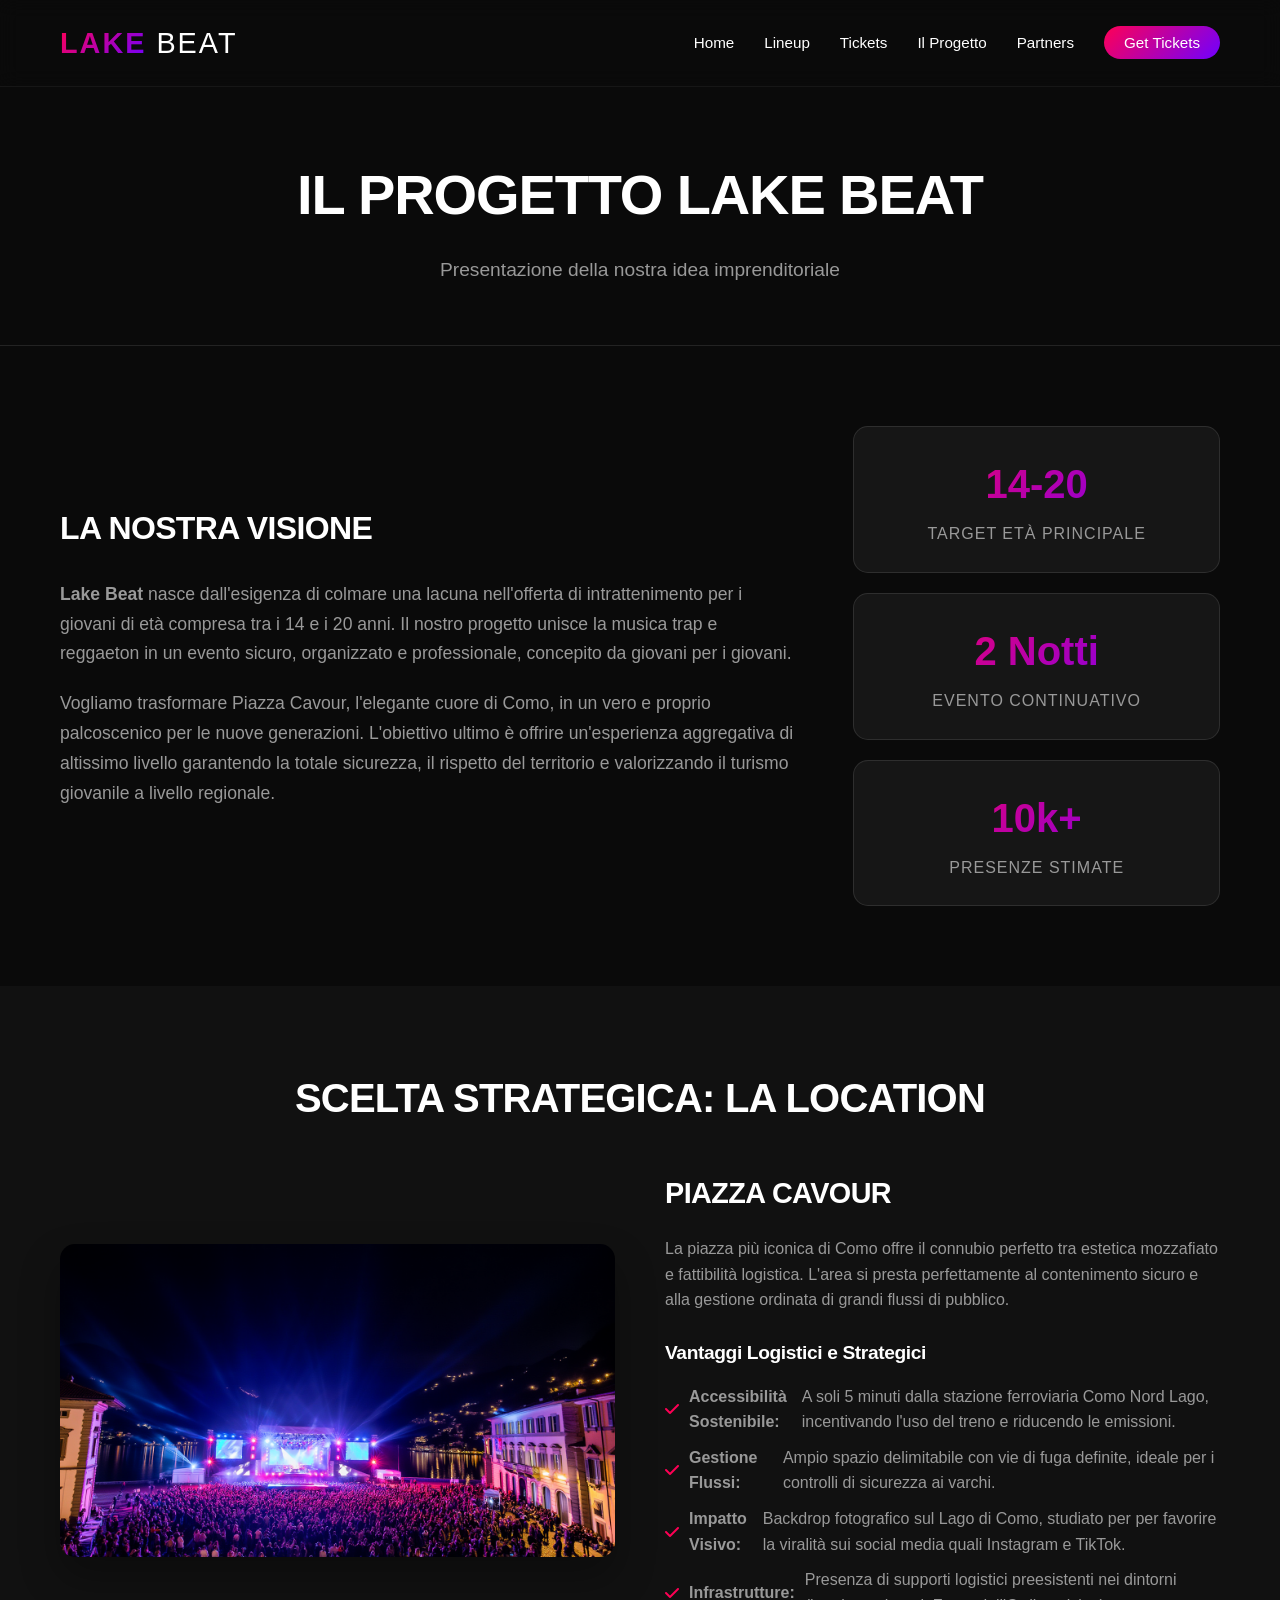
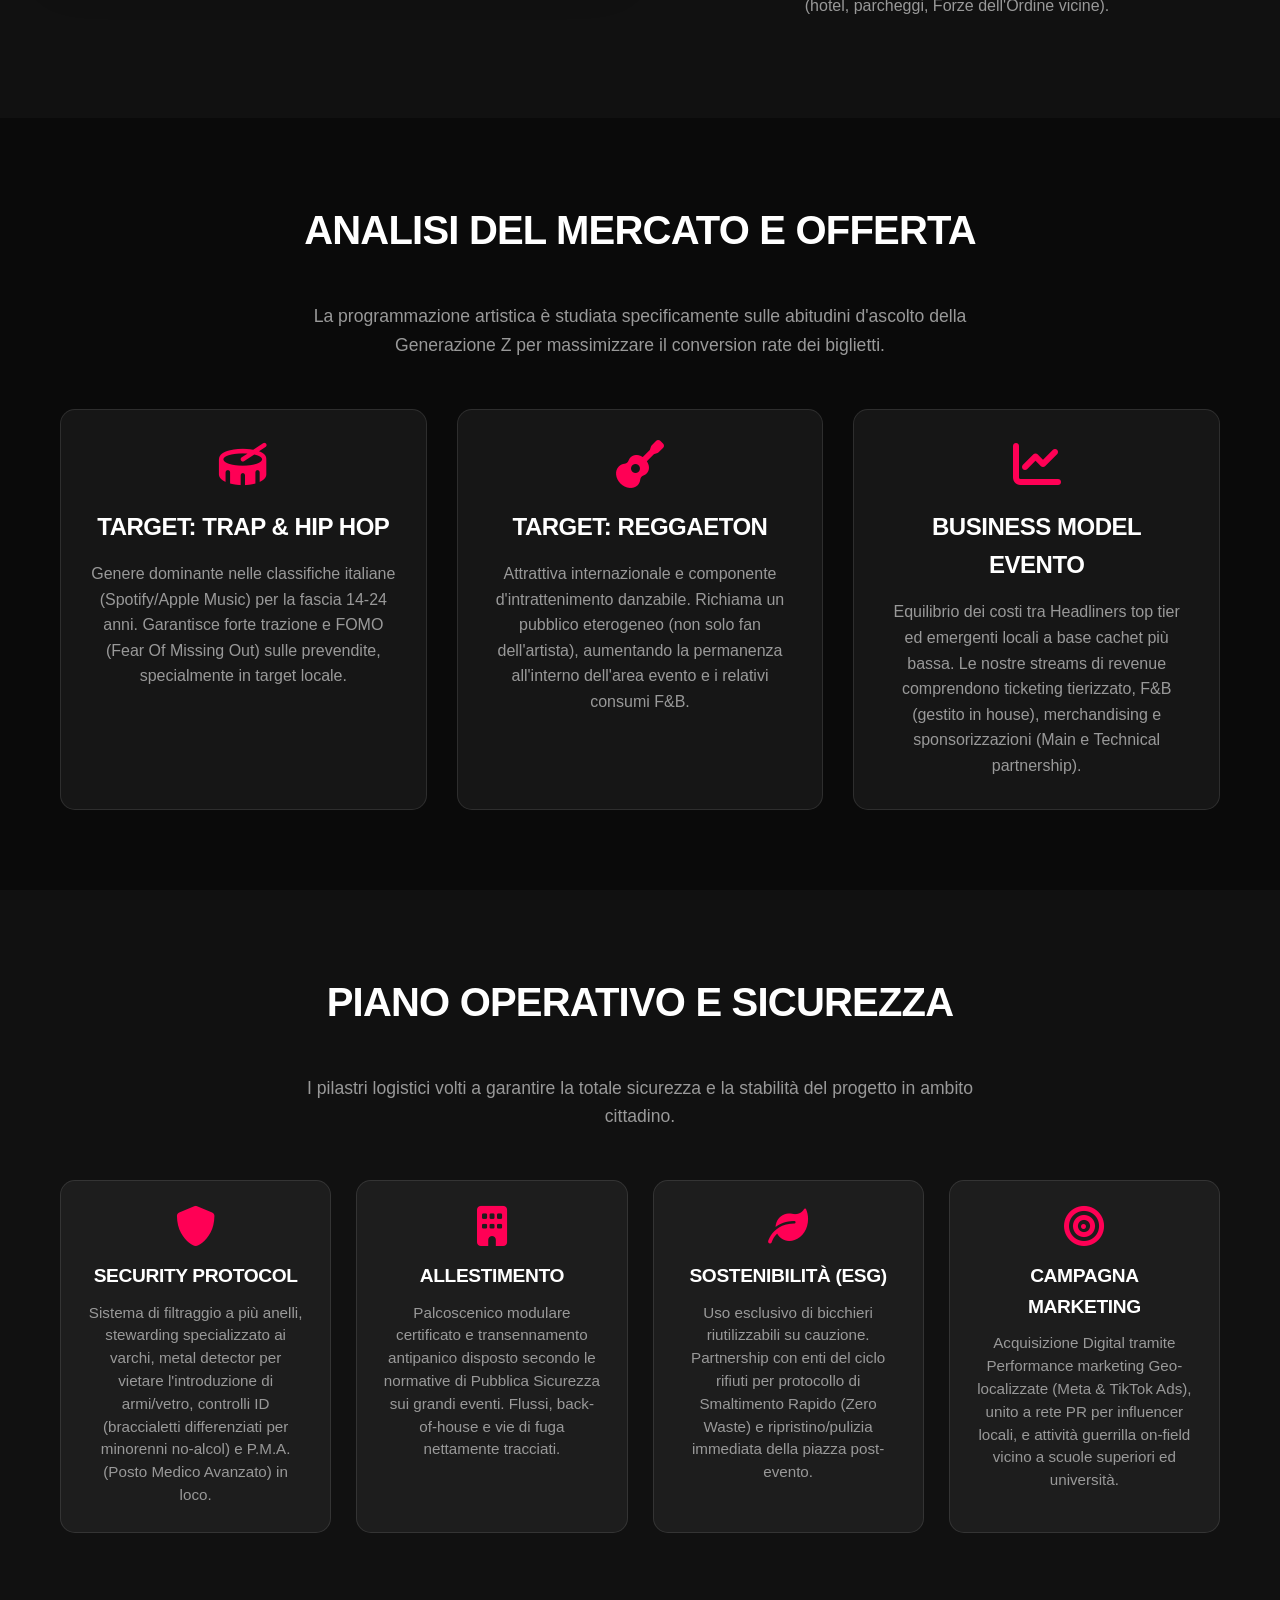
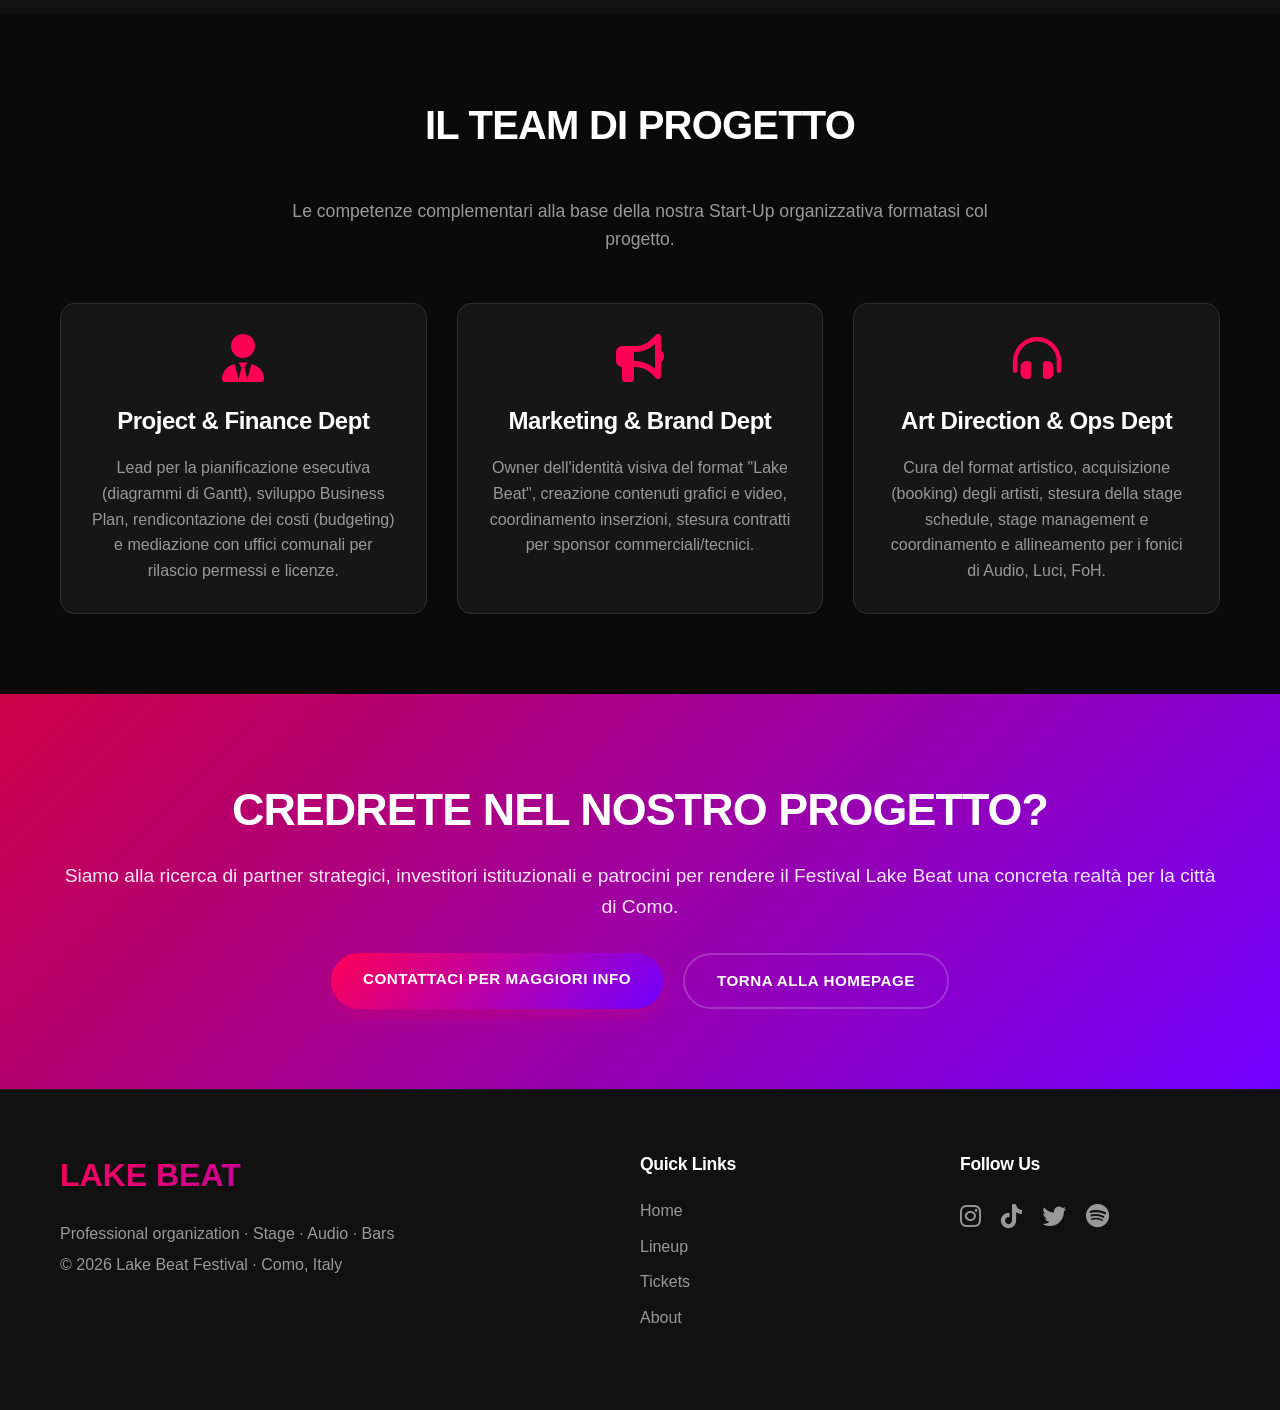
==== commit 4f387f02: "Update about.html" ====
--- a/about.html
+++ b/about.html
@@ -1,9 +1,9 @@
 <!DOCTYPE html>
-<html lang="en">
+<html lang="it">
 <head>
     <meta charset="UTF-8">
     <meta name="viewport" content="width=device-width, initial-scale=1.0">
-    <title>Lake Beat · About the Festival</title>
+    <title>Lake Beat · Presentazione Progetto</title>
     <link rel="stylesheet" href="css/style.css">
     <!-- Font Awesome per icone -->
     <link rel="stylesheet" href="https://cdnjs.cloudflare.com/ajax/libs/font-awesome/6.0.0/css/all.min.css">
@@ -23,7 +23,7 @@
                 <li><a href="index.html">Home</a></li>
                 <li><a href="index.html#lineup">Lineup</a></li>
                 <li><a href="index.html#tickets">Tickets</a></li>
-                <li><a href="about.html" class="active">About</a></li>
+                <li><a href="about.html" class="active">Il Progetto</a></li>
                 <li><a href="index.html#sponsors">Partners</a></li>
                 <li><a href="index.html#tickets" class="nav-cta">Get Tickets</a></li>
             </ul>
@@ -33,8 +33,8 @@
     <!-- PAGE HEADER - SEMPLICE -->
     <section class="about-header">
         <div class="container">
-            <h1>ABOUT THE FESTIVAL</h1>
-            <p>Everything you need to know about Lake Beat · Como</p>
+            <h1>IL PROGETTO LAKE BEAT</h1>
+            <p>Presentazione della nostra idea imprenditoriale</p>
         </div>
     </section>
 
@@ -43,22 +43,22 @@
         <div class="container">
             <div class="about-grid">
                 <div class="about-text">
-                    <h2>WHAT IS LAKE BEAT?</h2>
-                    <p>Lake Beat is a music festival created for the young generation, specifically designed for ages 14-20. Born in the heart of Como, we bring together the best of trap and reggaeton music in one of Italy's most beautiful locations: Piazza Cavour.</p>
-                    <p>Two nights of non-stop music, from 20:30 to 04:00, with professional sound, lighting, and stage production. This is not just a party — it's an experience.</p>
+                    <h2>LA NOSTRA VISIONE</h2>
+                    <p><strong>Lake Beat</strong> nasce dall'esigenza di colmare una lacuna nell'offerta di intrattenimento per i giovani di età compresa tra i 14 e i 20 anni. Il nostro progetto unisce la musica trap e reggaeton in un evento sicuro, organizzato e professionale, concepito da giovani per i giovani.</p>
+                    <p>Vogliamo trasformare Piazza Cavour, l'elegante cuore di Como, in un vero e proprio palcoscenico per le nuove generazioni. L'obiettivo ultimo è offrire un'esperienza aggregativa di altissimo livello garantendo la totale sicurezza, il rispetto del territorio e valorizzando il turismo giovanile a livello regionale.</p>
                 </div>
                 <div class="about-stats">
                     <div class="stat-box">
                         <span class="stat-number">14-20</span>
-                        <span class="stat-label">Target age</span>
+                        <span class="stat-label">Target Età Principale</span>
                     </div>
                     <div class="stat-box">
-                        <span class="stat-number">20:30</span>
-                        <span class="stat-label">Doors open</span>
+                        <span class="stat-number">2 Notti</span>
+                        <span class="stat-label">Evento Continuativo</span>
                     </div>
                     <div class="stat-box">
-                        <span class="stat-number">04:00</span>
-                        <span class="stat-label">Last call</span>
+                        <span class="stat-number">10k+</span>
+                        <span class="stat-label">Presenze Stimate</span>
                     </div>
                 </div>
             </div>
@@ -68,26 +68,22 @@
     <!-- LOCATION SECTION -->
     <section class="about-section alt-bg">
         <div class="container">
-            <h2 class="section-title-center">THE LOCATION</h2>
+            <h2 class="section-title-center">SCELTA STRATEGICA: LA LOCATION</h2>
             <div class="location-showcase">
                 <div class="location-image">
                     <img src="images/hero/hero-piazza.jpg" alt="Piazza Cavour, Como">
                 </div>
                 <div class="location-info">
                     <h3>PIAZZA CAVOUR</h3>
-                    <p>The historic heart of Como, right on the lakefront. For two nights, this iconic square transforms into an open-air festival ground with a massive stage, multiple bars, and VIP areas.</p>
+                    <p>La piazza più iconica di Como offre il connubio perfetto tra estetica mozzafiato e fattibilità logistica. L'area si presta perfettamente al contenimento sicuro e alla gestione ordinata di grandi flussi di pubblico.</p>
                     
-                    <h4>Why Piazza Cavour?</h4>
+                    <h4>Vantaggi Logistici e Strategici</h4>
                     <ul>
-                        <li><i class="fas fa-check"></i> Central location, easy to reach</li>
-                        <li><i class="fas fa-check"></i> Stunning lake view backdrop</li>
-                        <li><i class="fas fa-check"></i> 5 minutes walk from Como Nord Lago station</li>
-                        <li><i class="fas fa-check"></i> Ample space for stage and crowd</li>
+                        <li><i class="fas fa-check"></i> <strong>Accessibilità Sostenibile:</strong> A soli 5 minuti dalla stazione ferroviaria Como Nord Lago, incentivando l'uso del treno e riducendo le emissioni.</li>
+                        <li><i class="fas fa-check"></i> <strong>Gestione Flussi:</strong> Ampio spazio delimitabile con vie di fuga definite, ideale per i controlli di sicurezza ai varchi.</li>
+                        <li><i class="fas fa-check"></i> <strong>Impatto Visivo:</strong> Backdrop fotografico sul Lago di Como, studiato per per favorire la viralità sui social media quali Instagram e TikTok.</li>
+                        <li><i class="fas fa-check"></i> <strong>Infrastrutture:</strong> Presenza di supporti logistici preesistenti nei dintorni (hotel, parcheggi, Forze dell'Ordine vicine).</li>
                     </ul>
-                    
-                    <h4>How to get there</h4>
-                    <p><strong>Train:</strong> Direct trains from Milan to Como Nord Lago every hour. 5 minutes walk to Piazza Cavour.</p>
-                    <p><strong>Car:</strong> Parking available at Parcheggio Sant'Agostino and Parcheggio Lago (10 minutes walk).</p>
                 </div>
             </div>
         </div>
@@ -96,26 +92,26 @@
     <!-- MUSIC SECTION -->
     <section class="about-section">
         <div class="container">
-            <h2 class="section-title-center">THE MUSIC</h2>
-            <p class="section-intro">We focus on the sounds that define a generation: trap and reggaeton, with a touch of urban beats.</p>
+            <h2 class="section-title-center">ANALISI DEL MERCATO E OFFERTA</h2>
+            <p class="section-intro">La programmazione artistica è studiata specificamente sulle abitudini d'ascolto della Generazione Z per massimizzare il conversion rate dei biglietti.</p>
             
             <div class="music-grid-simple">
                 <div class="music-card-simple">
                     <i class="fas fa-drum"></i>
-                    <h3>TRAP</h3>
-                    <p>Heavy 808s, rapid hi-hats, and raw energy. Artists like Niki, Pyrex, and Slayter bring the heat.</p>
+                    <h3>TARGET: TRAP & HIP HOP</h3>
+                    <p>Genere dominante nelle classifiche italiane (Spotify/Apple Music) per la fascia 14-24 anni. Garantisce forte trazione e FOMO (Fear Of Missing Out) sulle prevendite, specialmente in target locale.</p>
                 </div>
                 
                 <div class="music-card-simple">
                     <i class="fas fa-guitar"></i>
-                    <h3>REGGAETON</h3>
-                    <p>Latin rhythms that make you move. From Anuel AA to Rvfv and Marina, expect non-stop dancing.</p>
-                </div>
-                
-                <div class="music-card-simple">
-                    <i class="fas fa-headphones"></i>
-                    <h3>URBAN BEATS</h3>
-                    <p>Hip-hop, R&B, and curated sets from Como's finest DJs, filling the gaps between main acts.</p>
+                    <h3>TARGET: REGGAETON</h3>
+                    <p>Attrattiva internazionale e componente d'intrattenimento danzabile. Richiama un pubblico eterogeneo (non solo fan dell'artista), aumentando la permanenza all'interno dell'area evento e i relativi consumi F&B.</p>
+                </div>
+                
+                <div class="music-card-simple">
+                    <i class="fas fa-chart-line"></i>
+                    <h3>BUSINESS MODEL EVENTO</h3>
+                    <p>Equilibrio dei costi tra Headliners top tier ed emergenti locali a base cachet più bassa. Le nostre streams di revenue comprendono ticketing tierizzato, F&B (gestito in house), merchandising e sponsorizzazioni (Main e Technical partnership).</p>
                 </div>
             </div>
         </div>
@@ -124,114 +120,68 @@
     <!-- ORGANIZATION SECTION -->
     <section class="about-section alt-bg">
         <div class="container">
-            <h2 class="section-title-center">PROFESSIONAL ORGANIZATION</h2>
-            <p class="section-intro">Behind the scenes, a team of experienced professionals ensures everything runs smoothly.</p>
+            <h2 class="section-title-center">PIANO OPERATIVO E SICUREZZA</h2>
+            <p class="section-intro">I pilastri logistici volti a garantire la totale sicurezza e la stabilità del progetto in ambito cittadino.</p>
             
             <div class="org-grid-simple">
                 <div class="org-item-simple">
                     <div class="org-icon">
-                        <i class="fas fa-volume-up"></i>
-                    </div>
-                    <h4>AUDIO</h4>
-                    <p>Professional L-Acoustics sound system with dedicated engineers. Crystal clear sound across the entire square.</p>
+                        <i class="fas fa-shield-alt"></i>
+                    </div>
+                    <h4>SECURITY PROTOCOL</h4>
+                    <p>Sistema di filtraggio a più anelli, stewarding specializzato ai varchi, metal detector per vietare l'introduzione di armi/vetro, controlli ID (braccialetti differenziati per minorenni no-alcol) e P.M.A. (Posto Medico Avanzato) in loco.</p>
                 </div>
                 
                 <div class="org-item-simple">
                     <div class="org-icon">
                         <i class="fas fa-building"></i>
                     </div>
-                    <h4>STAGE</h4>
-                    <p>20-meter wide custom stage with LED walls, professional lighting rig, and multiple levels for artists.</p>
-                </div>
-                
-                <div class="org-item-simple">
-                    <div class="org-icon">
-                        <i class="fas fa-glass-cheers"></i>
-                    </div>
-                    <h4>BARS</h4>
-                    <p>8 bars with trained staff, fast service, and a wide selection of drinks. Average wait time under 5 minutes.</p>
-                </div>
-                
-                <div class="org-item-simple">
-                    <div class="org-icon">
-                        <i class="fas fa-shield-alt"></i>
-                    </div>
-                    <h4>SAFETY</h4>
-                    <p>Licensed security, medical team on site, and clear emergency protocols. Your safety is our priority.</p>
-                </div>
-            </div>
-        </div>
-    </section>
-
-    <!-- TIMELINE SECTION -->
+                    <h4>ALLESTIMENTO</h4>
+                    <p>Palcoscenico modulare certificato e transennamento antipanico disposto secondo le normative di Pubblica Sicurezza sui grandi eventi. Flussi, back-of-house e vie di fuga nettamente tracciati.</p>
+                </div>
+                
+                <div class="org-item-simple">
+                    <div class="org-icon">
+                        <i class="fas fa-leaf"></i>
+                    </div>
+                    <h4>SOSTENIBILITÀ (ESG)</h4>
+                    <p>Uso esclusivo di bicchieri riutilizzabili su cauzione. Partnership con enti del ciclo rifiuti per protocollo di Smaltimento Rapido (Zero Waste) e ripristino/pulizia immediata della piazza post-evento.</p>
+                </div>
+                
+                <div class="org-item-simple">
+                    <div class="org-icon">
+                        <i class="fas fa-bullseye"></i>
+                    </div>
+                    <h4>CAMPAGNA MARKETING</h4>
+                    <p>Acquisizione Digital tramite Performance marketing Geo-localizzate (Meta & TikTok Ads), unito a rete PR per influencer locali, e attività guerrilla on-field vicino a scuole superiori ed università.</p>
+                </div>
+            </div>
+        </div>
+    </section>
+    
+    <!-- TEAM SECTION -->
     <section class="about-section">
         <div class="container">
-            <h2 class="section-title-center">FESTIVAL TIMELINE</h2>
-            <p class="section-intro">How your night at Lake Beat unfolds</p>
+            <h2 class="section-title-center">IL TEAM DI PROGETTO</h2>
+            <p class="section-intro">Le competenze complementari alla base della nostra Start-Up organizzativa formatasi col progetto.</p>
             
-            <div class="timeline-simple">
-                <div class="timeline-row">
-                    <div class="timeline-time">20:30</div>
-                    <div class="timeline-desc">Doors open · First bars start serving</div>
-                </div>
-                <div class="timeline-row">
-                    <div class="timeline-time">21:00</div>
-                    <div class="timeline-desc">Opening DJ sets</div>
-                </div>
-                <div class="timeline-row">
-                    <div class="timeline-time">22:00</div>
-                    <div class="timeline-desc">Trap artists begin</div>
-                </div>
-                <div class="timeline-row">
-                    <div class="timeline-time">00:00</div>
-                    <div class="timeline-desc">Headliner performance</div>
-                </div>
-                <div class="timeline-row">
-                    <div class="timeline-time">02:00</div>
-                    <div class="timeline-desc">Reggaeton takeover</div>
-                </div>
-                <div class="timeline-row">
-                    <div class="timeline-time">04:00</div>
-                    <div class="timeline-desc">Festival ends · Safe journey home</div>
-                </div>
-            </div>
-        </div>
-    </section>
-
-    <!-- FAQ SECTION -->
-    <section class="about-section alt-bg">
-        <div class="container">
-            <h2 class="section-title-center">FREQUENTLY ASKED QUESTIONS</h2>
-            
-            <div class="faq-simple">
-                <div class="faq-item-simple">
-                    <h4>Is the festival for minors?</h4>
-                    <p>Yes, the festival is designed for ages 14-20. Minors under 16 must be accompanied by an adult. ID check at entrance.</p>
-                </div>
-                
-                <div class="faq-item-simple">
-                    <h4>What can I bring inside?</h4>
-                    <p>Small bags, empty water bottles, phones, cameras. No professional recording equipment, no outside drinks, no weapons.</p>
-                </div>
-                
-                <div class="faq-item-simple">
-                    <h4>Is there parking nearby?</h4>
-                    <p>Multiple parking garages within 10 minutes walk. We recommend taking the train — Como Nord Lago station is 5 minutes away.</p>
-                </div>
-                
-                <div class="faq-item-simple">
-                    <h4>Can I leave and re-enter?</h4>
-                    <p>No re-entry. Once you leave, you can't come back in. Plan your night accordingly.</p>
-                </div>
-                
-                <div class="faq-item-simple">
-                    <h4>Are there ATMs on site?</h4>
-                    <p>Yes, there are ATMs near the entrance. Bars also accept cards and contactless payments.</p>
-                </div>
-                
-                <div class="faq-item-simple">
-                    <h4>What happens if it rains?</h4>
-                    <p>The festival is rain or shine. Stages are covered. Only extreme weather would cancel.</p>
+            <div class="music-grid-simple">
+                <div class="music-card-simple">
+                    <i class="fas fa-user-tie"></i>
+                    <h3>Project & Finance Dept</h3>
+                    <p>Lead per la pianificazione esecutiva (diagrammi di Gantt), sviluppo Business Plan, rendicontazione dei costi (budgeting) e mediazione con uffici comunali per rilascio permessi e licenze.</p>
+                </div>
+                
+                <div class="music-card-simple">
+                    <i class="fas fa-bullhorn"></i>
+                    <h3>Marketing & Brand Dept</h3>
+                    <p>Owner dell'identità visiva del format "Lake Beat", creazione contenuti grafici e video, coordinamento inserzioni, stesura contratti per sponsor commerciali/tecnici.</p>
+                </div>
+                
+                <div class="music-card-simple">
+                    <i class="fas fa-headphones-alt"></i>
+                    <h3>Art Direction & Ops Dept</h3>
+                    <p>Cura del format artistico, acquisizione (booking) degli artisti, stesura della stage schedule, stage management e coordinamento e allineamento per i fonici di Audio, Luci, FoH.</p>
                 </div>
             </div>
         </div>
@@ -240,11 +190,11 @@
     <!-- FINAL CTA -->
     <section class="about-cta-simple">
         <div class="container">
-            <h2>READY FOR LAKE BEAT?</h2>
-            <p>June 12-13, 2026 · Piazza Cavour, Como</p>
+            <h2>CREDRETE NEL NOSTRO PROGETTO?</h2>
+            <p>Siamo alla ricerca di partner strategici, investitori istituzionali e patrocini per rendere il Festival Lake Beat una concreta realtà per la città di Como.</p>
             <div class="cta-buttons">
-                <a href="index.html#tickets" class="btn btn-primary">GET TICKETS</a>
-                <a href="index.html#lineup" class="btn btn-outline">VIEW LINEUP</a>
+                <a href="mailto:info@lakebeat.com" class="btn btn-primary">CONTATTACI PER MAGGIORI INFO</a>
+                <a href="index.html" class="btn btn-outline">TORNA ALLA HOMEPAGE</a>
             </div>
         </div>
     </section>
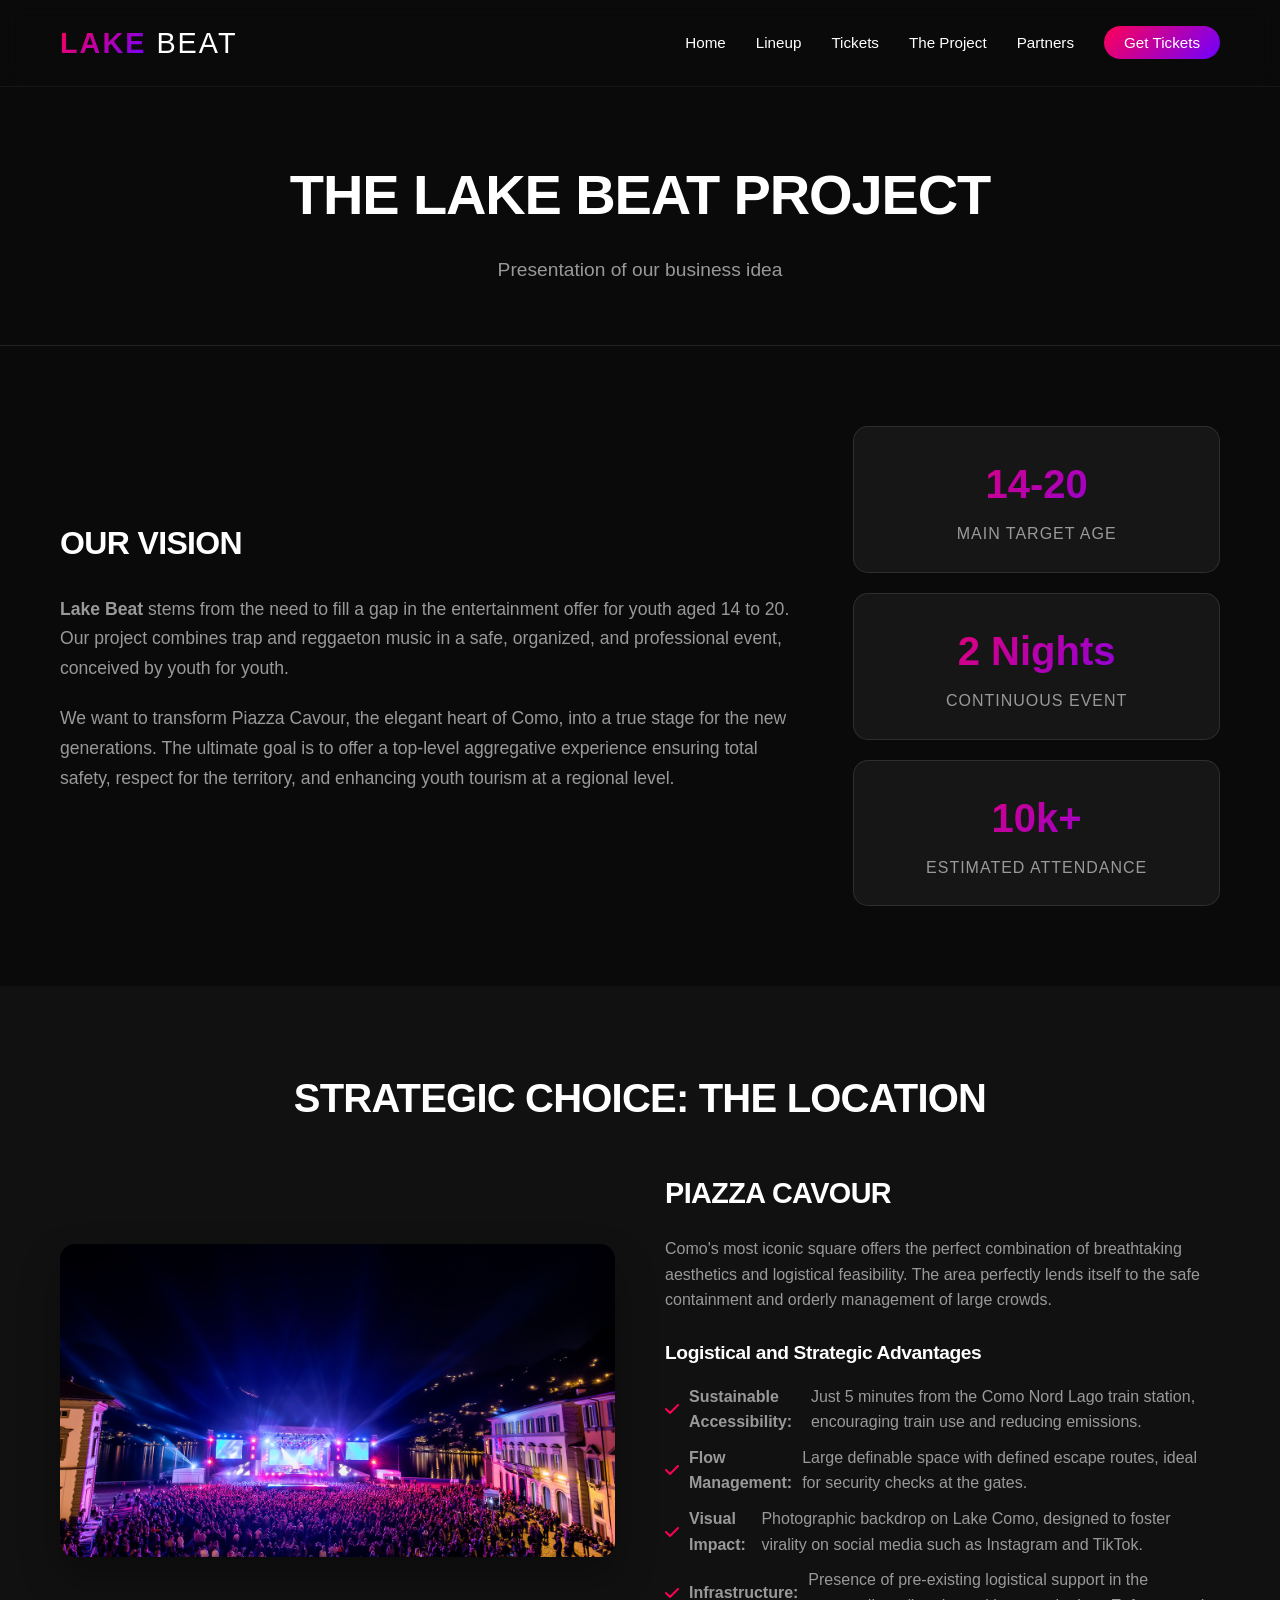
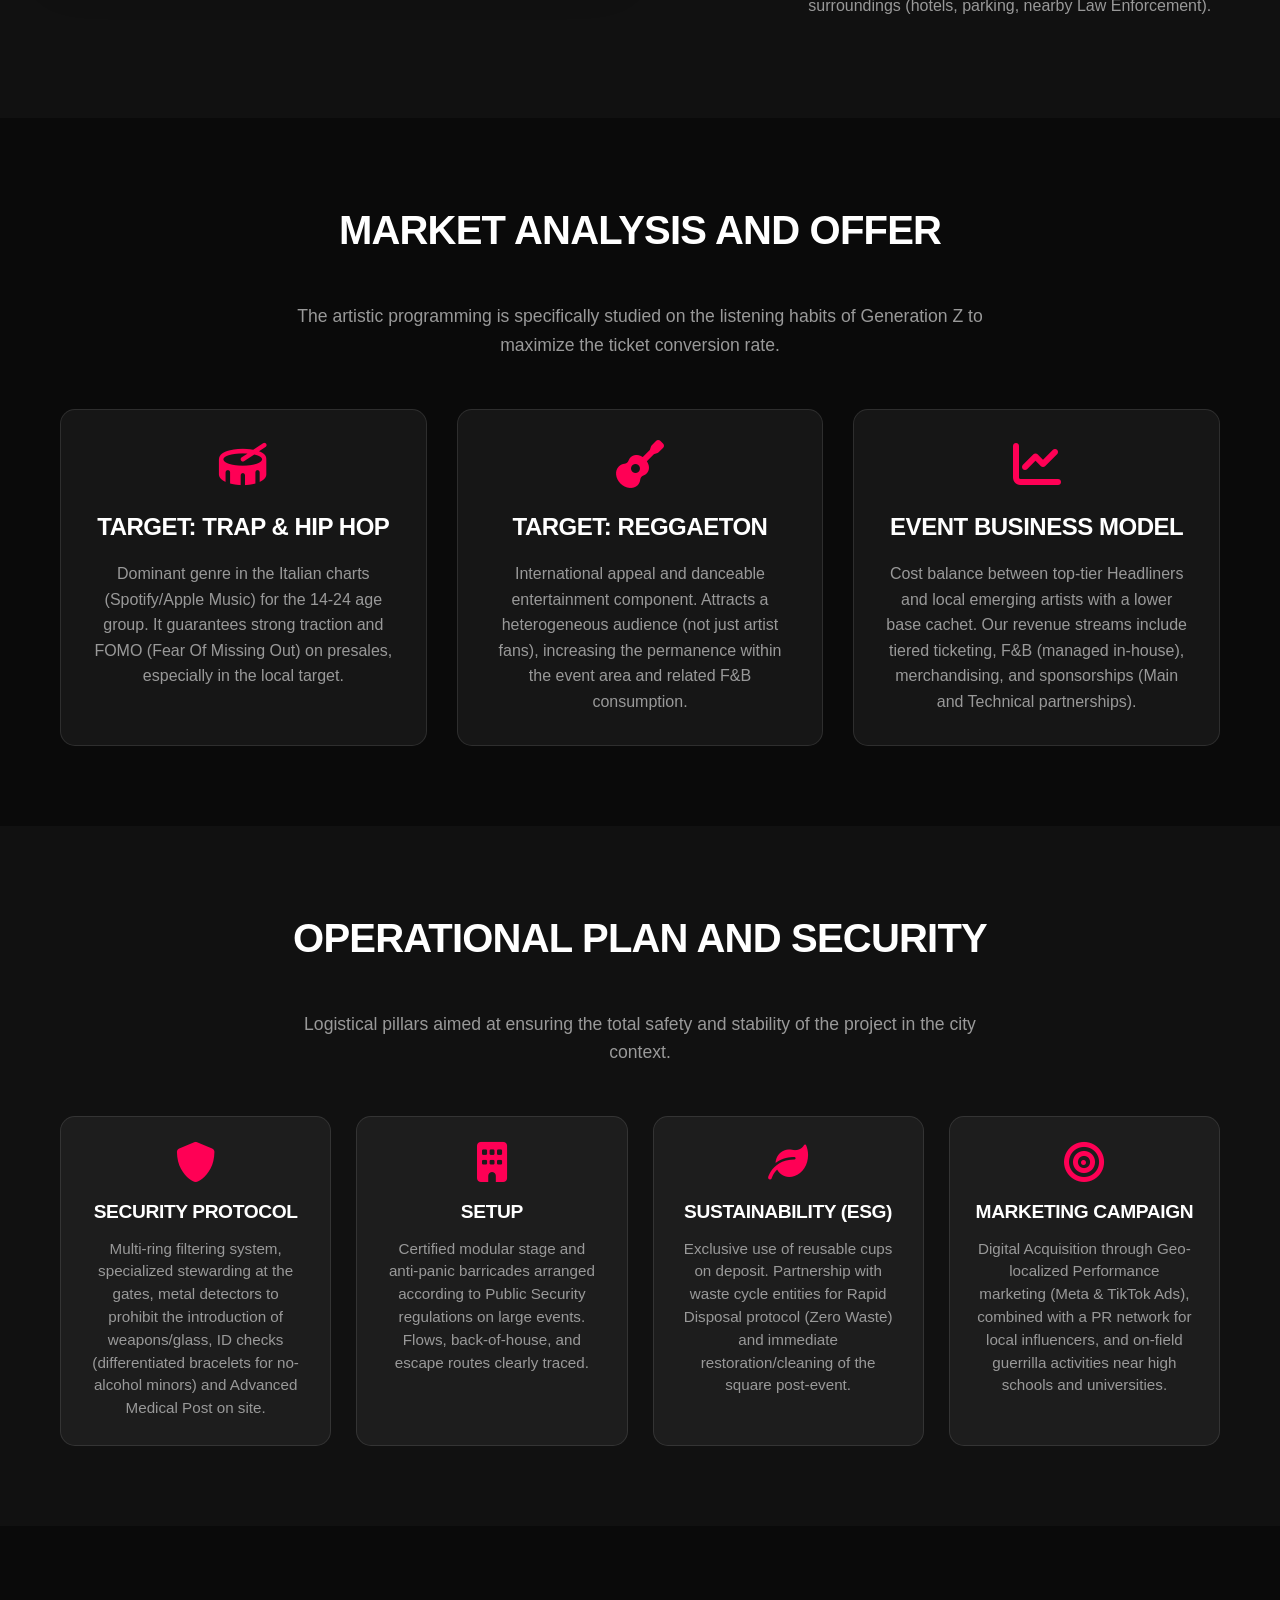
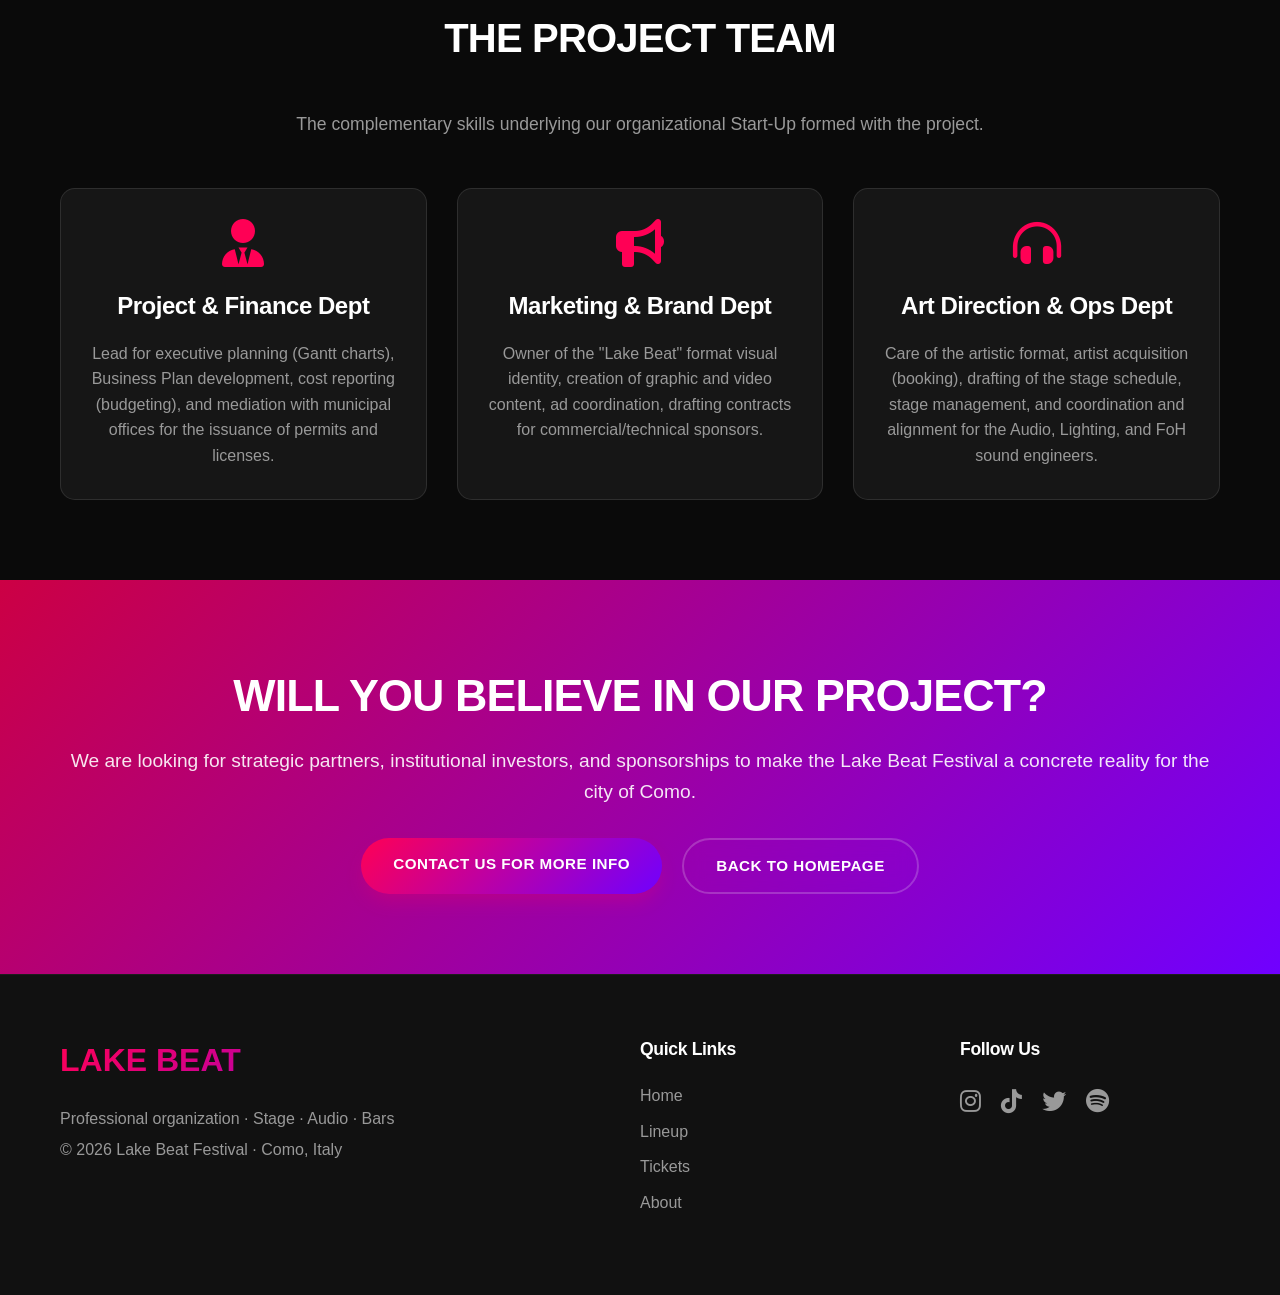
==== commit 2cabd59a: "Update about.html" ====
--- a/about.html
+++ b/about.html
@@ -1,11 +1,11 @@
 <!DOCTYPE html>
-<html lang="it">
+<html lang="en">
 <head>
     <meta charset="UTF-8">
     <meta name="viewport" content="width=device-width, initial-scale=1.0">
-    <title>Lake Beat · Presentazione Progetto</title>
+    <title>Lake Beat · Project Presentation</title>
     <link rel="stylesheet" href="css/style.css">
-    <!-- Font Awesome per icone -->
+    <!-- Font Awesome for icons -->
     <link rel="stylesheet" href="https://cdnjs.cloudflare.com/ajax/libs/font-awesome/6.0.0/css/all.min.css">
 </head>
 <body>
@@ -23,18 +23,18 @@
                 <li><a href="index.html">Home</a></li>
                 <li><a href="index.html#lineup">Lineup</a></li>
                 <li><a href="index.html#tickets">Tickets</a></li>
-                <li><a href="about.html" class="active">Il Progetto</a></li>
+                <li><a href="about.html" class="active">The Project</a></li>
                 <li><a href="index.html#sponsors">Partners</a></li>
                 <li><a href="index.html#tickets" class="nav-cta">Get Tickets</a></li>
             </ul>
         </div>
     </nav>
 
-    <!-- PAGE HEADER - SEMPLICE -->
+    <!-- PAGE HEADER - SIMPLE -->
     <section class="about-header">
         <div class="container">
-            <h1>IL PROGETTO LAKE BEAT</h1>
-            <p>Presentazione della nostra idea imprenditoriale</p>
+            <h1>THE LAKE BEAT PROJECT</h1>
+            <p>Presentation of our business idea</p>
         </div>
     </section>
 
@@ -43,22 +43,22 @@
         <div class="container">
             <div class="about-grid">
                 <div class="about-text">
-                    <h2>LA NOSTRA VISIONE</h2>
-                    <p><strong>Lake Beat</strong> nasce dall'esigenza di colmare una lacuna nell'offerta di intrattenimento per i giovani di età compresa tra i 14 e i 20 anni. Il nostro progetto unisce la musica trap e reggaeton in un evento sicuro, organizzato e professionale, concepito da giovani per i giovani.</p>
-                    <p>Vogliamo trasformare Piazza Cavour, l'elegante cuore di Como, in un vero e proprio palcoscenico per le nuove generazioni. L'obiettivo ultimo è offrire un'esperienza aggregativa di altissimo livello garantendo la totale sicurezza, il rispetto del territorio e valorizzando il turismo giovanile a livello regionale.</p>
+                    <h2>OUR VISION</h2>
+                    <p><strong>Lake Beat</strong> stems from the need to fill a gap in the entertainment offer for youth aged 14 to 20. Our project combines trap and reggaeton music in a safe, organized, and professional event, conceived by youth for youth.</p>
+                    <p>We want to transform Piazza Cavour, the elegant heart of Como, into a true stage for the new generations. The ultimate goal is to offer a top-level aggregative experience ensuring total safety, respect for the territory, and enhancing youth tourism at a regional level.</p>
                 </div>
                 <div class="about-stats">
                     <div class="stat-box">
                         <span class="stat-number">14-20</span>
-                        <span class="stat-label">Target Età Principale</span>
+                        <span class="stat-label">Main Target Age</span>
                     </div>
                     <div class="stat-box">
-                        <span class="stat-number">2 Notti</span>
-                        <span class="stat-label">Evento Continuativo</span>
+                        <span class="stat-number">2 Nights</span>
+                        <span class="stat-label">Continuous Event</span>
                     </div>
                     <div class="stat-box">
                         <span class="stat-number">10k+</span>
-                        <span class="stat-label">Presenze Stimate</span>
+                        <span class="stat-label">Estimated Attendance</span>
                     </div>
                 </div>
             </div>
@@ -68,21 +68,21 @@
     <!-- LOCATION SECTION -->
     <section class="about-section alt-bg">
         <div class="container">
-            <h2 class="section-title-center">SCELTA STRATEGICA: LA LOCATION</h2>
+            <h2 class="section-title-center">STRATEGIC CHOICE: THE LOCATION</h2>
             <div class="location-showcase">
                 <div class="location-image">
                     <img src="images/hero/hero-piazza.jpg" alt="Piazza Cavour, Como">
                 </div>
                 <div class="location-info">
                     <h3>PIAZZA CAVOUR</h3>
-                    <p>La piazza più iconica di Como offre il connubio perfetto tra estetica mozzafiato e fattibilità logistica. L'area si presta perfettamente al contenimento sicuro e alla gestione ordinata di grandi flussi di pubblico.</p>
+                    <p>Como's most iconic square offers the perfect combination of breathtaking aesthetics and logistical feasibility. The area perfectly lends itself to the safe containment and orderly management of large crowds.</p>
                     
-                    <h4>Vantaggi Logistici e Strategici</h4>
+                    <h4>Logistical and Strategic Advantages</h4>
                     <ul>
-                        <li><i class="fas fa-check"></i> <strong>Accessibilità Sostenibile:</strong> A soli 5 minuti dalla stazione ferroviaria Como Nord Lago, incentivando l'uso del treno e riducendo le emissioni.</li>
-                        <li><i class="fas fa-check"></i> <strong>Gestione Flussi:</strong> Ampio spazio delimitabile con vie di fuga definite, ideale per i controlli di sicurezza ai varchi.</li>
-                        <li><i class="fas fa-check"></i> <strong>Impatto Visivo:</strong> Backdrop fotografico sul Lago di Como, studiato per per favorire la viralità sui social media quali Instagram e TikTok.</li>
-                        <li><i class="fas fa-check"></i> <strong>Infrastrutture:</strong> Presenza di supporti logistici preesistenti nei dintorni (hotel, parcheggi, Forze dell'Ordine vicine).</li>
+                        <li><i class="fas fa-check"></i> <strong>Sustainable Accessibility:</strong> Just 5 minutes from the Como Nord Lago train station, encouraging train use and reducing emissions.</li>
+                        <li><i class="fas fa-check"></i> <strong>Flow Management:</strong> Large definable space with defined escape routes, ideal for security checks at the gates.</li>
+                        <li><i class="fas fa-check"></i> <strong>Visual Impact:</strong> Photographic backdrop on Lake Como, designed to foster virality on social media such as Instagram and TikTok.</li>
+                        <li><i class="fas fa-check"></i> <strong>Infrastructure:</strong> Presence of pre-existing logistical support in the surroundings (hotels, parking, nearby Law Enforcement).</li>
                     </ul>
                 </div>
             </div>
@@ -92,26 +92,26 @@
     <!-- MUSIC SECTION -->
     <section class="about-section">
         <div class="container">
-            <h2 class="section-title-center">ANALISI DEL MERCATO E OFFERTA</h2>
-            <p class="section-intro">La programmazione artistica è studiata specificamente sulle abitudini d'ascolto della Generazione Z per massimizzare il conversion rate dei biglietti.</p>
+            <h2 class="section-title-center">MARKET ANALYSIS AND OFFER</h2>
+            <p class="section-intro">The artistic programming is specifically studied on the listening habits of Generation Z to maximize the ticket conversion rate.</p>
             
             <div class="music-grid-simple">
                 <div class="music-card-simple">
                     <i class="fas fa-drum"></i>
                     <h3>TARGET: TRAP & HIP HOP</h3>
-                    <p>Genere dominante nelle classifiche italiane (Spotify/Apple Music) per la fascia 14-24 anni. Garantisce forte trazione e FOMO (Fear Of Missing Out) sulle prevendite, specialmente in target locale.</p>
+                    <p>Dominant genre in the Italian charts (Spotify/Apple Music) for the 14-24 age group. It guarantees strong traction and FOMO (Fear Of Missing Out) on presales, especially in the local target.</p>
                 </div>
                 
                 <div class="music-card-simple">
                     <i class="fas fa-guitar"></i>
                     <h3>TARGET: REGGAETON</h3>
-                    <p>Attrattiva internazionale e componente d'intrattenimento danzabile. Richiama un pubblico eterogeneo (non solo fan dell'artista), aumentando la permanenza all'interno dell'area evento e i relativi consumi F&B.</p>
+                    <p>International appeal and danceable entertainment component. Attracts a heterogeneous audience (not just artist fans), increasing the permanence within the event area and related F&B consumption.</p>
                 </div>
                 
                 <div class="music-card-simple">
                     <i class="fas fa-chart-line"></i>
-                    <h3>BUSINESS MODEL EVENTO</h3>
-                    <p>Equilibrio dei costi tra Headliners top tier ed emergenti locali a base cachet più bassa. Le nostre streams di revenue comprendono ticketing tierizzato, F&B (gestito in house), merchandising e sponsorizzazioni (Main e Technical partnership).</p>
+                    <h3>EVENT BUSINESS MODEL</h3>
+                    <p>Cost balance between top-tier Headliners and local emerging artists with a lower base cachet. Our revenue streams include tiered ticketing, F&B (managed in-house), merchandising, and sponsorships (Main and Technical partnerships).</p>
                 </div>
             </div>
         </div>
@@ -120,8 +120,8 @@
     <!-- ORGANIZATION SECTION -->
     <section class="about-section alt-bg">
         <div class="container">
-            <h2 class="section-title-center">PIANO OPERATIVO E SICUREZZA</h2>
-            <p class="section-intro">I pilastri logistici volti a garantire la totale sicurezza e la stabilità del progetto in ambito cittadino.</p>
+            <h2 class="section-title-center">OPERATIONAL PLAN AND SECURITY</h2>
+            <p class="section-intro">Logistical pillars aimed at ensuring the total safety and stability of the project in the city context.</p>
             
             <div class="org-grid-simple">
                 <div class="org-item-simple">
@@ -129,31 +129,31 @@
                         <i class="fas fa-shield-alt"></i>
                     </div>
                     <h4>SECURITY PROTOCOL</h4>
-                    <p>Sistema di filtraggio a più anelli, stewarding specializzato ai varchi, metal detector per vietare l'introduzione di armi/vetro, controlli ID (braccialetti differenziati per minorenni no-alcol) e P.M.A. (Posto Medico Avanzato) in loco.</p>
+                    <p>Multi-ring filtering system, specialized stewarding at the gates, metal detectors to prohibit the introduction of weapons/glass, ID checks (differentiated bracelets for no-alcohol minors) and Advanced Medical Post on site.</p>
                 </div>
                 
                 <div class="org-item-simple">
                     <div class="org-icon">
                         <i class="fas fa-building"></i>
                     </div>
-                    <h4>ALLESTIMENTO</h4>
-                    <p>Palcoscenico modulare certificato e transennamento antipanico disposto secondo le normative di Pubblica Sicurezza sui grandi eventi. Flussi, back-of-house e vie di fuga nettamente tracciati.</p>
+                    <h4>SETUP</h4>
+                    <p>Certified modular stage and anti-panic barricades arranged according to Public Security regulations on large events. Flows, back-of-house, and escape routes clearly traced.</p>
                 </div>
                 
                 <div class="org-item-simple">
                     <div class="org-icon">
                         <i class="fas fa-leaf"></i>
                     </div>
-                    <h4>SOSTENIBILITÀ (ESG)</h4>
-                    <p>Uso esclusivo di bicchieri riutilizzabili su cauzione. Partnership con enti del ciclo rifiuti per protocollo di Smaltimento Rapido (Zero Waste) e ripristino/pulizia immediata della piazza post-evento.</p>
+                    <h4>SUSTAINABILITY (ESG)</h4>
+                    <p>Exclusive use of reusable cups on deposit. Partnership with waste cycle entities for Rapid Disposal protocol (Zero Waste) and immediate restoration/cleaning of the square post-event.</p>
                 </div>
                 
                 <div class="org-item-simple">
                     <div class="org-icon">
                         <i class="fas fa-bullseye"></i>
                     </div>
-                    <h4>CAMPAGNA MARKETING</h4>
-                    <p>Acquisizione Digital tramite Performance marketing Geo-localizzate (Meta & TikTok Ads), unito a rete PR per influencer locali, e attività guerrilla on-field vicino a scuole superiori ed università.</p>
+                    <h4>MARKETING CAMPAIGN</h4>
+                    <p>Digital Acquisition through Geo-localized Performance marketing (Meta & TikTok Ads), combined with a PR network for local influencers, and on-field guerrilla activities near high schools and universities.</p>
                 </div>
             </div>
         </div>
@@ -162,26 +162,26 @@
     <!-- TEAM SECTION -->
     <section class="about-section">
         <div class="container">
-            <h2 class="section-title-center">IL TEAM DI PROGETTO</h2>
-            <p class="section-intro">Le competenze complementari alla base della nostra Start-Up organizzativa formatasi col progetto.</p>
+            <h2 class="section-title-center">THE PROJECT TEAM</h2>
+            <p class="section-intro">The complementary skills underlying our organizational Start-Up formed with the project.</p>
             
             <div class="music-grid-simple">
                 <div class="music-card-simple">
                     <i class="fas fa-user-tie"></i>
                     <h3>Project & Finance Dept</h3>
-                    <p>Lead per la pianificazione esecutiva (diagrammi di Gantt), sviluppo Business Plan, rendicontazione dei costi (budgeting) e mediazione con uffici comunali per rilascio permessi e licenze.</p>
+                    <p>Lead for executive planning (Gantt charts), Business Plan development, cost reporting (budgeting), and mediation with municipal offices for the issuance of permits and licenses.</p>
                 </div>
                 
                 <div class="music-card-simple">
                     <i class="fas fa-bullhorn"></i>
                     <h3>Marketing & Brand Dept</h3>
-                    <p>Owner dell'identità visiva del format "Lake Beat", creazione contenuti grafici e video, coordinamento inserzioni, stesura contratti per sponsor commerciali/tecnici.</p>
+                    <p>Owner of the "Lake Beat" format visual identity, creation of graphic and video content, ad coordination, drafting contracts for commercial/technical sponsors.</p>
                 </div>
                 
                 <div class="music-card-simple">
                     <i class="fas fa-headphones-alt"></i>
                     <h3>Art Direction & Ops Dept</h3>
-                    <p>Cura del format artistico, acquisizione (booking) degli artisti, stesura della stage schedule, stage management e coordinamento e allineamento per i fonici di Audio, Luci, FoH.</p>
+                    <p>Care of the artistic format, artist acquisition (booking), drafting of the stage schedule, stage management, and coordination and alignment for the Audio, Lighting, and FoH sound engineers.</p>
                 </div>
             </div>
         </div>
@@ -190,11 +190,11 @@
     <!-- FINAL CTA -->
     <section class="about-cta-simple">
         <div class="container">
-            <h2>CREDRETE NEL NOSTRO PROGETTO?</h2>
-            <p>Siamo alla ricerca di partner strategici, investitori istituzionali e patrocini per rendere il Festival Lake Beat una concreta realtà per la città di Como.</p>
+            <h2>WILL YOU BELIEVE IN OUR PROJECT?</h2>
+            <p>We are looking for strategic partners, institutional investors, and sponsorships to make the Lake Beat Festival a concrete reality for the city of Como.</p>
             <div class="cta-buttons">
-                <a href="mailto:info@lakebeat.com" class="btn btn-primary">CONTATTACI PER MAGGIORI INFO</a>
-                <a href="index.html" class="btn btn-outline">TORNA ALLA HOMEPAGE</a>
+                <a href="mailto:info@lakebeat.com" class="btn btn-primary">CONTACT US FOR MORE INFO</a>
+                <a href="index.html" class="btn btn-outline">BACK TO HOMEPAGE</a>
             </div>
         </div>
     </section>
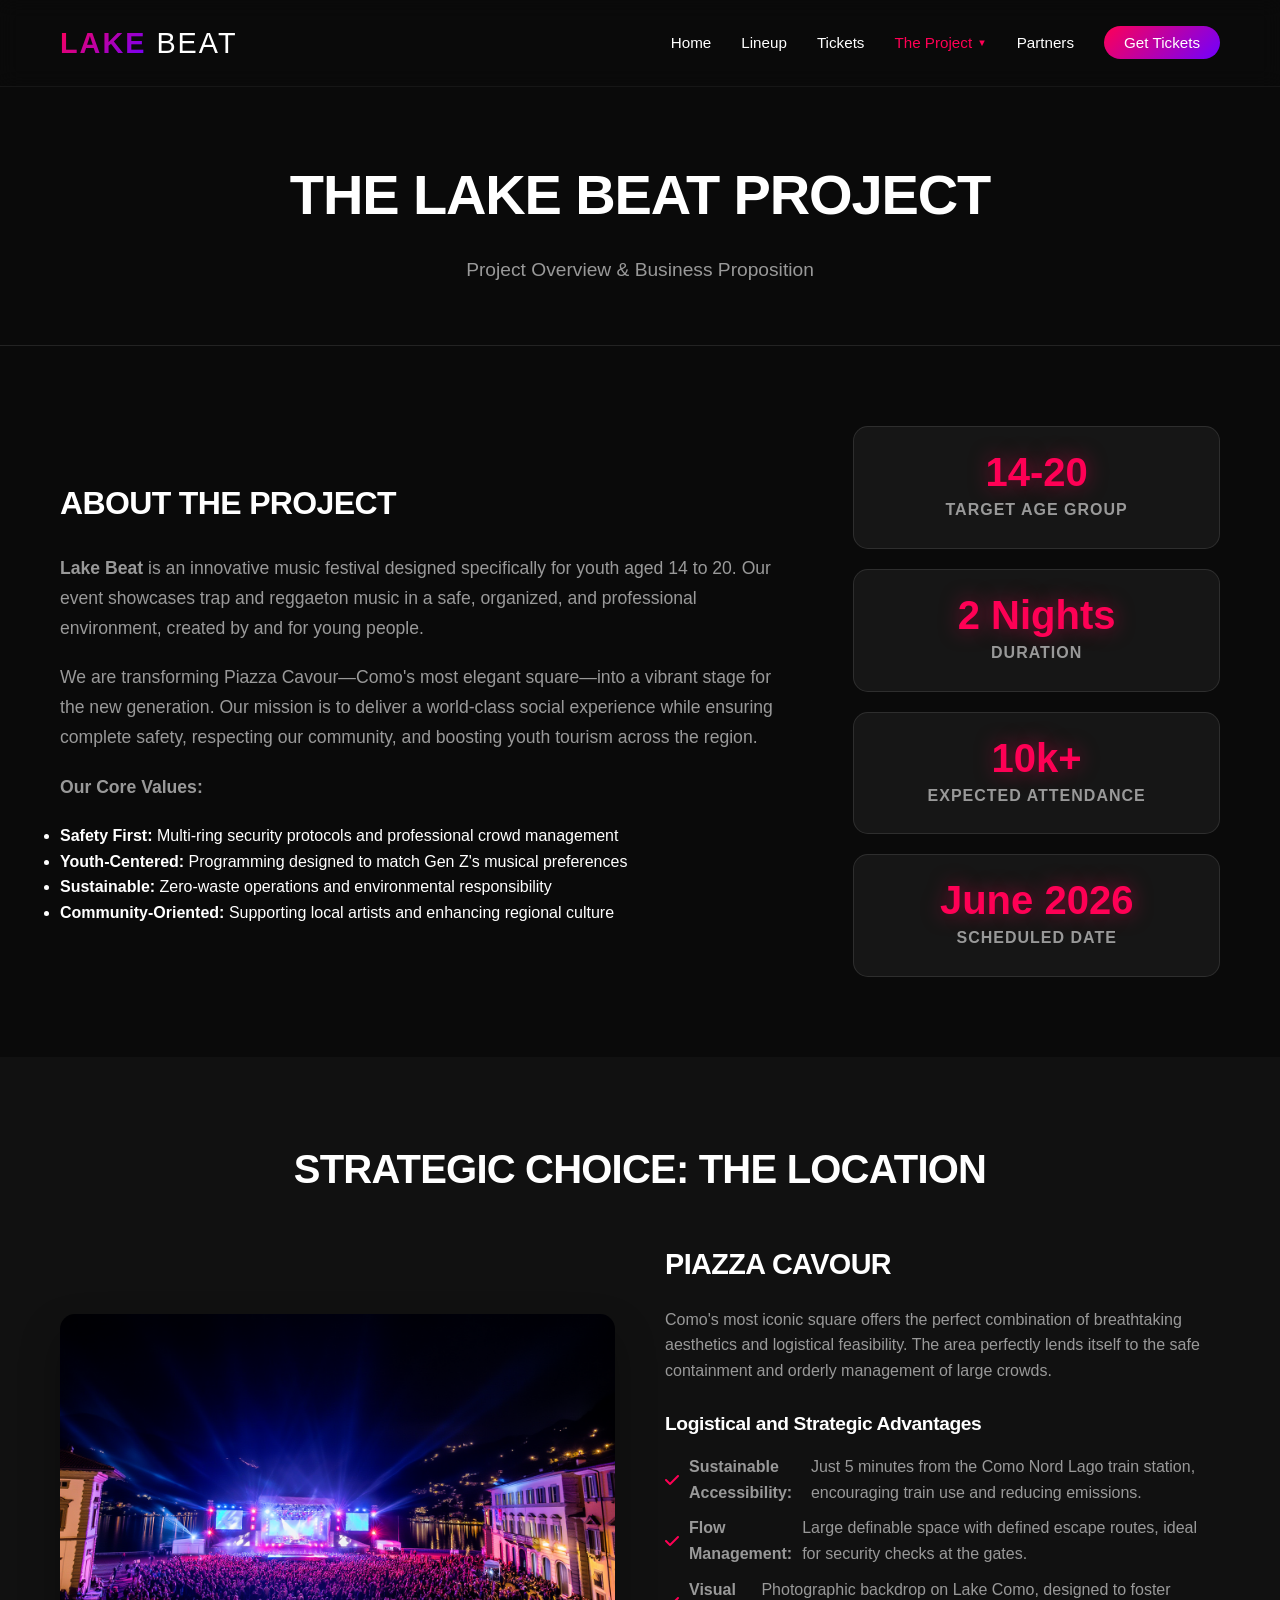
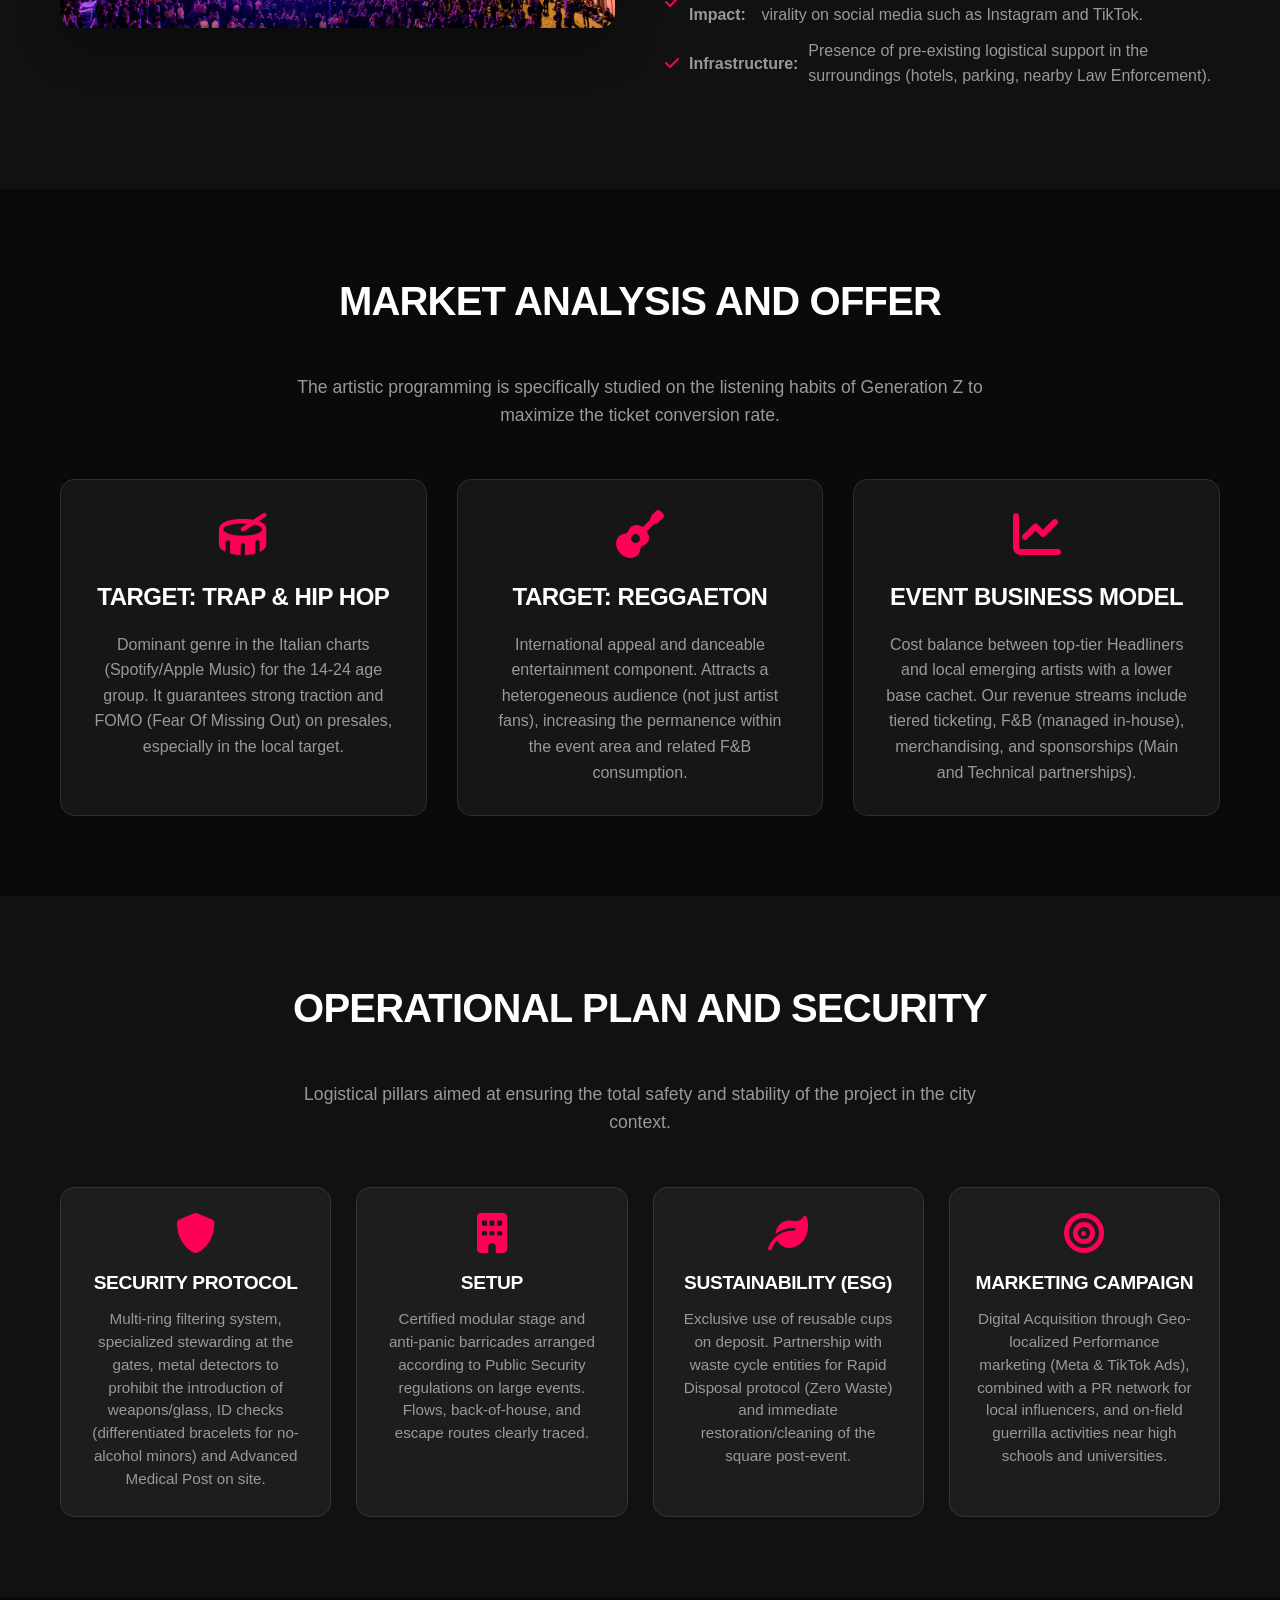
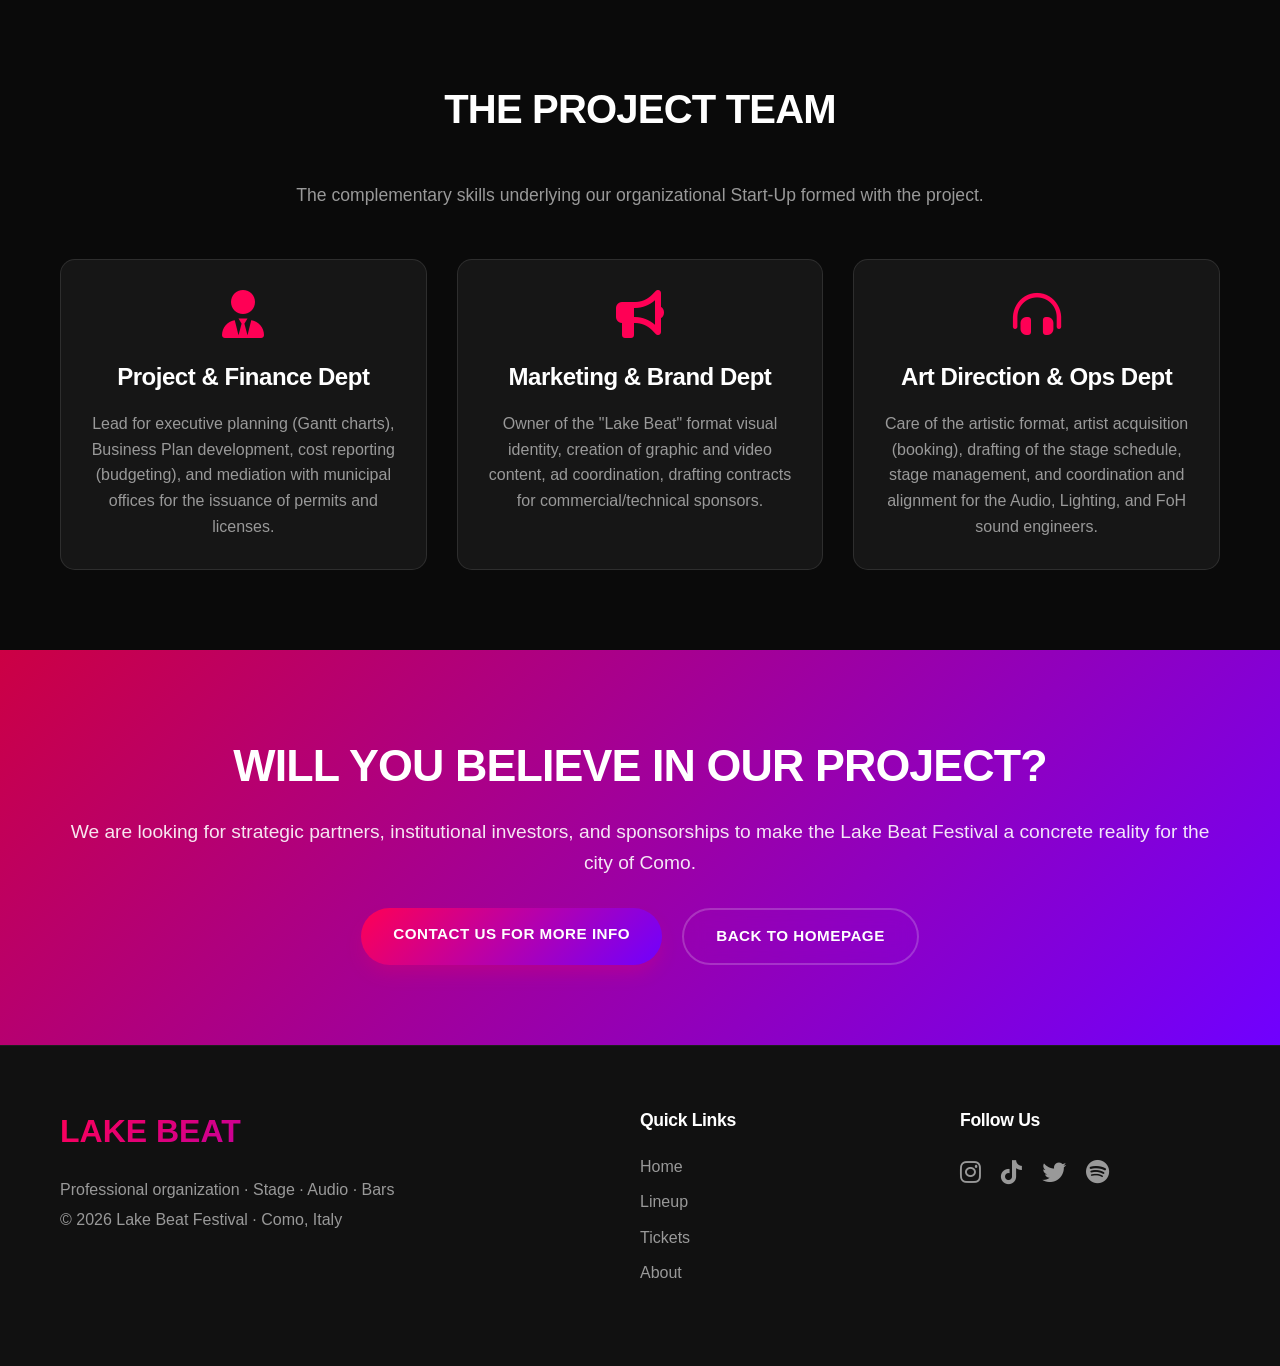
==== commit 7298acb4: "update di about & home Modifica di about con "The Project" e aggiunta di due sottocategorie e modifi" ====
--- a/about.html
+++ b/about.html
@@ -23,42 +23,59 @@
                 <li><a href="index.html">Home</a></li>
                 <li><a href="index.html#lineup">Lineup</a></li>
                 <li><a href="index.html#tickets">Tickets</a></li>
-                <li><a href="about.html" class="active">The Project</a></li>
+                <li class="nav-dropdown">
+                    <a href="#" class="nav-dropdown-toggle">The Project</a>
+                    <ul class="nav-dropdown-menu">
+                        <li><a href="about.html" class="active">Project Overview</a></li>
+                        <li><a href="presentation.html">Oral Presentation</a></li>
+                    </ul>
+                </li>
                 <li><a href="index.html#sponsors">Partners</a></li>
                 <li><a href="index.html#tickets" class="nav-cta">Get Tickets</a></li>
             </ul>
         </div>
     </nav>
 
-    <!-- PAGE HEADER - SIMPLE -->
+    <!-- PAGE HEADER -->
     <section class="about-header">
         <div class="container">
             <h1>THE LAKE BEAT PROJECT</h1>
-            <p>Presentation of our business idea</p>
-        </div>
-    </section>
-
-    <!-- INTRO SECTION -->
+            <p>Project Overview & Business Proposition</p>
+        </div>
+    </section>
+
+    <!-- ABOUT SECTION -->
     <section class="about-section">
         <div class="container">
             <div class="about-grid">
                 <div class="about-text">
-                    <h2>OUR VISION</h2>
-                    <p><strong>Lake Beat</strong> stems from the need to fill a gap in the entertainment offer for youth aged 14 to 20. Our project combines trap and reggaeton music in a safe, organized, and professional event, conceived by youth for youth.</p>
-                    <p>We want to transform Piazza Cavour, the elegant heart of Como, into a true stage for the new generations. The ultimate goal is to offer a top-level aggregative experience ensuring total safety, respect for the territory, and enhancing youth tourism at a regional level.</p>
+                    <h2>ABOUT THE PROJECT</h2>
+                    <p><strong>Lake Beat</strong> is an innovative music festival designed specifically for youth aged 14 to 20. Our event showcases trap and reggaeton music in a safe, organized, and professional environment, created by and for young people.</p>
+                    <p>We are transforming Piazza Cavour—Como's most elegant square—into a vibrant stage for the new generation. Our mission is to deliver a world-class social experience while ensuring complete safety, respecting our community, and boosting youth tourism across the region.</p>
+                    <p><strong>Our Core Values:</strong></p>
+                    <ul>
+                        <li><strong>Safety First:</strong> Multi-ring security protocols and professional crowd management</li>
+                        <li><strong>Youth-Centered:</strong> Programming designed to match Gen Z's musical preferences</li>
+                        <li><strong>Sustainable:</strong> Zero-waste operations and environmental responsibility</li>
+                        <li><strong>Community-Oriented:</strong> Supporting local artists and enhancing regional culture</li>
+                    </ul>
                 </div>
                 <div class="about-stats">
                     <div class="stat-box">
                         <span class="stat-number">14-20</span>
-                        <span class="stat-label">Main Target Age</span>
+                        <span class="stat-label">Target Age Group</span>
                     </div>
                     <div class="stat-box">
                         <span class="stat-number">2 Nights</span>
-                        <span class="stat-label">Continuous Event</span>
+                        <span class="stat-label">Duration</span>
                     </div>
                     <div class="stat-box">
                         <span class="stat-number">10k+</span>
-                        <span class="stat-label">Estimated Attendance</span>
+                        <span class="stat-label">Expected Attendance</span>
+                    </div>
+                    <div class="stat-box">
+                        <span class="stat-number">June 2026</span>
+                        <span class="stat-label">Scheduled Date</span>
                     </div>
                 </div>
             </div>
--- a/css/style.css
+++ b/css/style.css
@@ -185,7 +185,7 @@
     position: relative;
 }
 
-.nav-links a:not(.nav-cta):after {
+.nav-links a:not(.nav-cta):not(.nav-dropdown-toggle):after {
     content: '';
     position: absolute;
     bottom: -5px;
@@ -196,12 +196,88 @@
     transition: width 0.3s;
 }
 
-.nav-links a:not(.nav-cta):hover:after {
+.nav-links a:not(.nav-cta):not(.nav-dropdown-toggle):hover:after {
     width: 100%;
 }
 
 .nav-links a.active {
     color: var(--primary);
+}
+
+/* DROPDOWN MENU */
+.nav-dropdown {
+    position: relative;
+}
+
+.nav-dropdown-toggle {
+    pointer-events: auto !important;
+    display: flex;
+    align-items: center;
+    gap: 5px;
+}
+
+.nav-dropdown-toggle::after {
+    content: '▼';
+    font-size: 0.6rem;
+    transition: transform 0.3s;
+}
+
+.nav-dropdown:hover .nav-dropdown-toggle::after {
+    transform: rotate(180deg);
+}
+
+.nav-dropdown-menu {
+    position: absolute;
+    top: 100%;
+    left: 0;
+    background: rgba(10, 10, 10, 0.95);
+    backdrop-filter: blur(10px);
+    border: 1px solid rgba(255, 255, 255, 0.1);
+    border-radius: 8px;
+    list-style: none;
+    min-width: 200px;
+    margin-top: 10px;
+    opacity: 0;
+    visibility: hidden;
+    transform: translateY(-10px);
+    transition: all 0.3s;
+    z-index: 100;
+    box-shadow: 0 10px 30px rgba(0, 0, 0, 0.5);
+}
+
+.nav-dropdown:hover .nav-dropdown-menu {
+    opacity: 1;
+    visibility: visible;
+    transform: translateY(0);
+}
+
+.nav-dropdown-menu li {
+    border-bottom: 1px solid rgba(255, 255, 255, 0.05);
+}
+
+.nav-dropdown-menu li:last-child {
+    border-bottom: none;
+}
+
+.nav-dropdown-menu a {
+    display: block;
+    padding: 12px 20px;
+    color: white;
+    text-decoration: none;
+    font-weight: 500;
+    font-size: 0.9rem;
+    transition: all 0.3s;
+}
+
+.nav-dropdown-menu a:hover {
+    background: rgba(255, 0, 85, 0.1);
+    color: var(--primary);
+    padding-left: 24px;
+}
+
+.nav-dropdown-menu a.active {
+    color: var(--primary);
+    background: rgba(255, 0, 85, 0.05);
 }
 
 .nav-cta {
@@ -314,28 +390,41 @@
     justify-content: center;
     gap: 60px;
     animation: fadeInUp 1s ease 0.8s both;
-}
-
-
+    background: rgba(255, 255, 255, 0.03);
+    backdrop-filter: blur(10px);
+    border: 1px solid rgba(255, 0, 85, 0.2);
+    padding: 30px 50px;
+    border-radius: 20px;
+    margin-top: 40px;
+}
 
 .stat-item {
     display: flex;
     flex-direction: column;
+    align-items: center;
+    gap: 10px;
+    padding: 0 20px;
+    border-right: 1px solid rgba(255, 255, 255, 0.1);
+}
+
+.stat-item:last-child {
+    border-right: none;
 }
 
 .stat-number {
-    font-size: 2rem;
+    font-size: 3rem;
     font-weight: 800;
-    background: var(--gradient);
-    -webkit-background-clip: text;
-    -webkit-text-fill-color: transparent;
+    color: var(--primary);
+    line-height: 1;
+    text-shadow: 0 0 20px rgba(255, 0, 85, 0.5);
 }
 
 .stat-label {
-    font-size: 0.9rem;
-    color: var(--text-gray);
+    font-size: 0.85rem;
+    color: var(--text-light);
     text-transform: uppercase;
-    letter-spacing: 1px;
+    letter-spacing: 2px;
+    font-weight: 600;
 }
 
 .hero-scroll {
@@ -1103,6 +1192,35 @@
     .nav-links.active {
         left: 0;
     }
+
+    .nav-dropdown-menu {
+        position: static;
+        opacity: 0;
+        visibility: hidden;
+        transform: scaleY(0);
+        max-height: 0;
+        margin: 0;
+        border: none;
+        background: transparent;
+        backdrop-filter: none;
+        box-shadow: none;
+        transform-origin: top;
+        transition: all 0.3s;
+    }
+
+    .nav-dropdown-menu.active {
+        opacity: 1;
+        visibility: visible;
+        transform: scaleY(1);
+        max-height: 500px;
+        background: rgba(255, 0, 85, 0.1);
+        border-radius: 8px;
+        margin-top: 10px;
+    }
+
+    .nav-dropdown-menu a {
+        padding: 12px 20px;
+    }
     
     .hero-title {
         font-size: 4rem;
@@ -1111,6 +1229,21 @@
     .hero-stats {
         flex-direction: column;
         gap: 20px;
+        padding: 25px 20px;
+    }
+
+    .stat-item {
+        border-right: none;
+        border-bottom: 1px solid rgba(255, 255, 255, 0.1);
+        padding: 15px 0;
+    }
+
+    .stat-item:last-child {
+        border-bottom: none;
+    }
+
+    .stat-number {
+        font-size: 2.5rem;
     }
     
     .vibe-cards,
